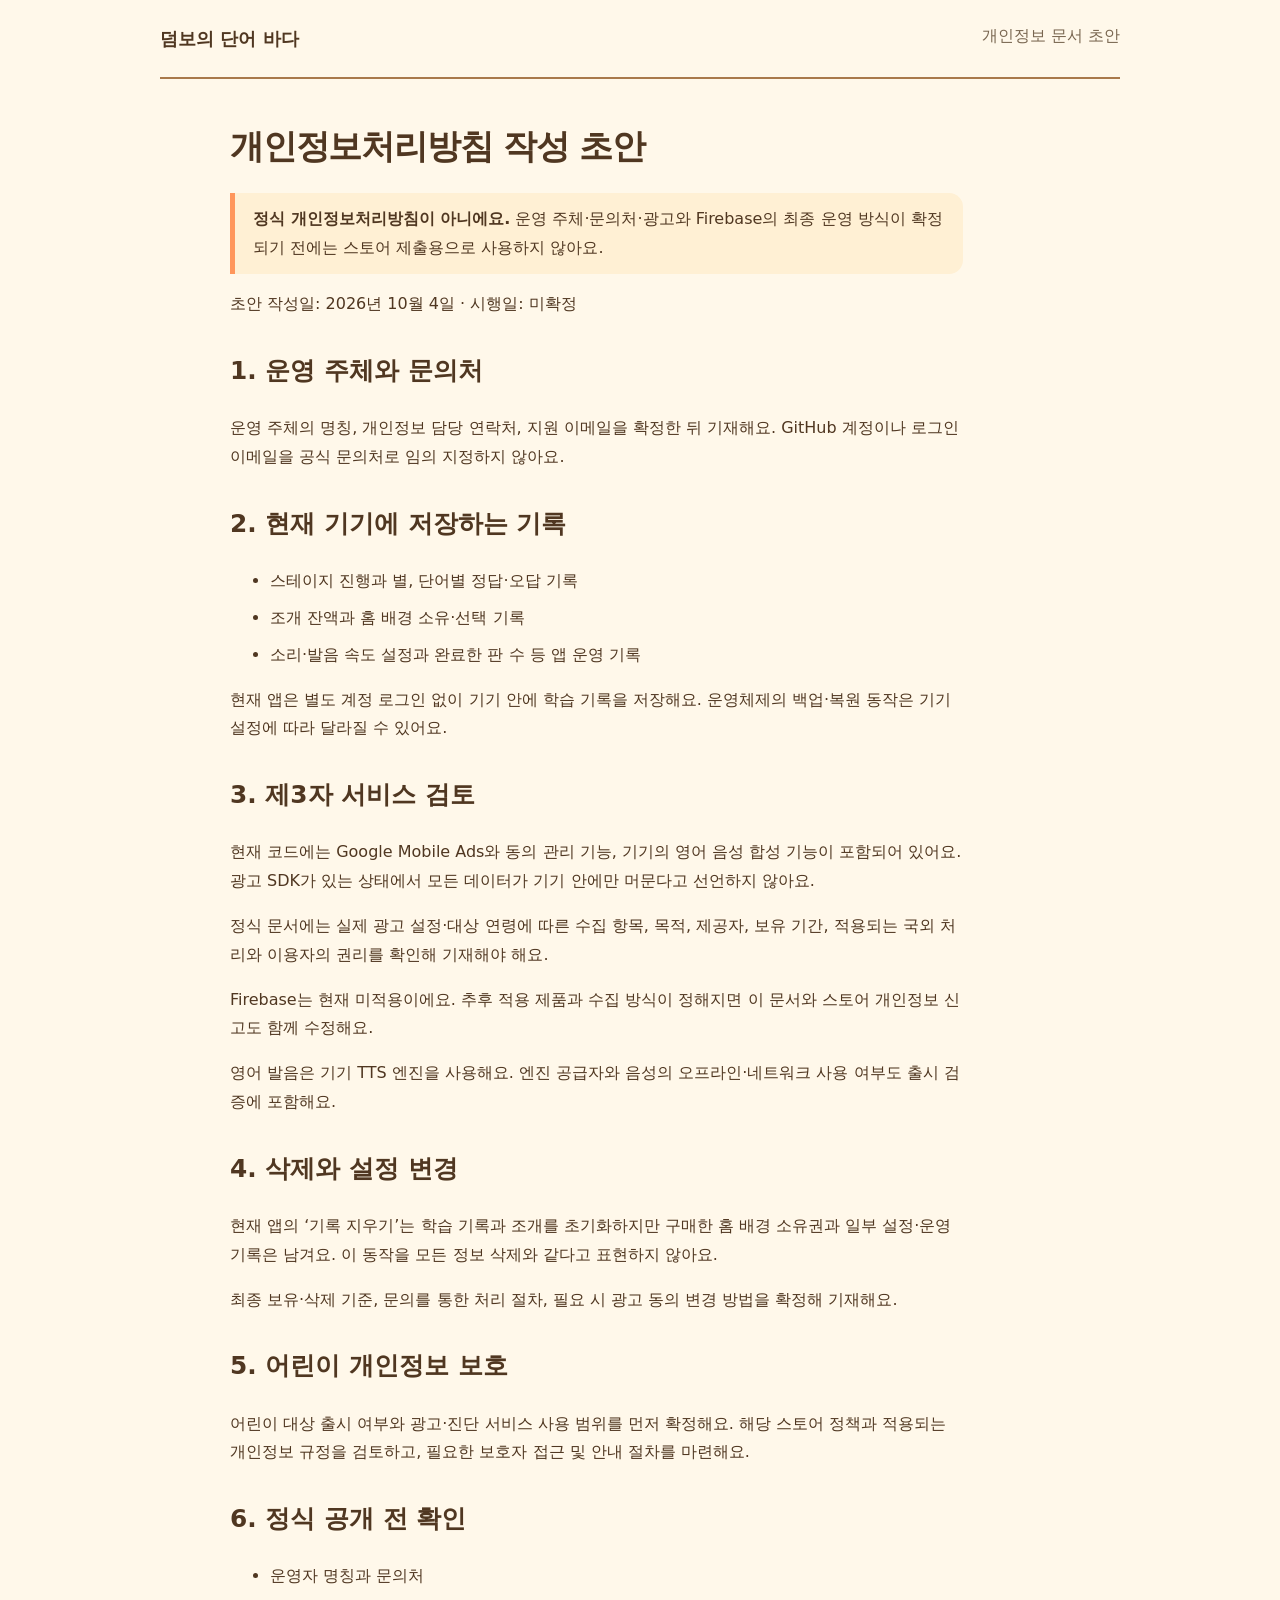
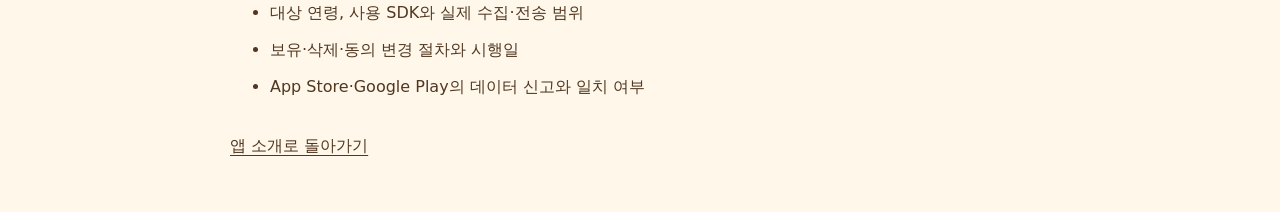
==== privacy/index.html @ 2e0bf797 "Add Dumbo Words release website drafts and update manifest" ====
<!doctype html>
<html lang="ko">
<head>
  <meta charset="utf-8">
  <meta name="viewport" content="width=device-width, initial-scale=1">
  <meta name="robots" content="noindex">
  <title>개인정보 문서 초안 — 덤보의 단어 바다</title>
  <link rel="stylesheet" href="../styles.css">
</head>
<body>
  <header><a class="brand" href="../">덤보의 단어 바다</a><span>개인정보 문서 초안</span></header>
  <main class="document">
    <h1>개인정보처리방침 작성 초안</h1>
    <p class="notice"><strong>정식 개인정보처리방침이 아니에요.</strong> 운영 주체·문의처·광고와 Firebase의 최종 운영 방식이 확정되기 전에는 스토어 제출용으로 사용하지 않아요.</p>
    <p>초안 작성일: 2026년 10월 4일 · 시행일: 미확정</p>
    <section><h2>1. 운영 주체와 문의처</h2><p>운영 주체의 명칭, 개인정보 담당 연락처, 지원 이메일을 확정한 뒤 기재해요. GitHub 계정이나 로그인 이메일을 공식 문의처로 임의 지정하지 않아요.</p></section>
    <section><h2>2. 현재 기기에 저장하는 기록</h2><ul>
      <li>스테이지 진행과 별, 단어별 정답·오답 기록</li>
      <li>조개 잔액과 홈 배경 소유·선택 기록</li>
      <li>소리·발음 속도 설정과 완료한 판 수 등 앱 운영 기록</li>
    </ul><p>현재 앱은 별도 계정 로그인 없이 기기 안에 학습 기록을 저장해요. 운영체제의 백업·복원 동작은 기기 설정에 따라 달라질 수 있어요.</p></section>
    <section><h2>3. 제3자 서비스 검토</h2><p>현재 코드에는 Google Mobile Ads와 동의 관리 기능, 기기의 영어 음성 합성 기능이 포함되어 있어요. 광고 SDK가 있는 상태에서 모든 데이터가 기기 안에만 머문다고 선언하지 않아요.</p><p>정식 문서에는 실제 광고 설정·대상 연령에 따른 수집 항목, 목적, 제공자, 보유 기간, 적용되는 국외 처리와 이용자의 권리를 확인해 기재해야 해요.</p><p>Firebase는 현재 미적용이에요. 추후 적용 제품과 수집 방식이 정해지면 이 문서와 스토어 개인정보 신고도 함께 수정해요.</p><p>영어 발음은 기기 TTS 엔진을 사용해요. 엔진 공급자와 음성의 오프라인·네트워크 사용 여부도 출시 검증에 포함해요.</p></section>
    <section><h2>4. 삭제와 설정 변경</h2><p>현재 앱의 ‘기록 지우기’는 학습 기록과 조개를 초기화하지만 구매한 홈 배경 소유권과 일부 설정·운영 기록은 남겨요. 이 동작을 모든 정보 삭제와 같다고 표현하지 않아요.</p><p>최종 보유·삭제 기준, 문의를 통한 처리 절차, 필요 시 광고 동의 변경 방법을 확정해 기재해요.</p></section>
    <section><h2>5. 어린이 개인정보 보호</h2><p>어린이 대상 출시 여부와 광고·진단 서비스 사용 범위를 먼저 확정해요. 해당 스토어 정책과 적용되는 개인정보 규정을 검토하고, 필요한 보호자 접근 및 안내 절차를 마련해요.</p></section>
    <section><h2>6. 정식 공개 전 확인</h2><ul><li>운영자 명칭과 문의처</li><li>대상 연령, 사용 SDK와 실제 수집·전송 범위</li><li>보유·삭제·동의 변경 절차와 시행일</li><li>App Store·Google Play의 데이터 신고와 일치 여부</li></ul></section>
    <p><a href="../">앱 소개로 돌아가기</a></p>
  </main>
</body>
</html>
---- styles.css ----
:root { color-scheme: light; --paper: #fff8ea; --ink: #503721; --muted: #796650; --line: #a9794b; --orange: #ff965b; }
* { box-sizing: border-box; }
body { margin: 0; color: var(--ink); background: var(--paper); font-family: system-ui, -apple-system, "Apple SD Gothic Neo", "Malgun Gothic", sans-serif; line-height: 1.8; }
header, main, footer { width: min(960px, calc(100% - 40px)); margin-inline: auto; }
header { padding: 22px 0; display: flex; flex-wrap: wrap; gap: 12px; justify-content: space-between; border-bottom: 2px solid var(--line); }
.brand { font-weight: 800; font-size: 1.15rem; text-decoration: none; }
header span, .eyebrow { color: var(--muted); }
.hero { padding: 64px 0 42px; }
h1 { font-size: clamp(2.2rem, 6vw, 4rem); line-height: 1.3; margin: 10px 0 24px; letter-spacing: -.035em; }
h2 { font-size: 1.55rem; }
h3 { margin-top: 0; }
p { max-width: 72ch; }
a { color: var(--ink); text-underline-offset: 4px; }
a:focus-visible { outline: 3px solid var(--orange); outline-offset: 5px; border-radius: 4px; }
.notice { border-left: 5px solid var(--orange); padding: 12px 18px; background: #fff0d4; border-radius: 0 14px 14px 0; }
.cards { display: grid; grid-template-columns: repeat(3, 1fr); gap: 18px; }
article, .paper { padding: 24px; border: 2px solid var(--line); border-radius: 24px; background: #fffdf6; }
.paper { margin-top: 30px; }
nav { display: flex; flex-wrap: wrap; gap: 22px; }
footer { color: var(--muted); font-size: .9rem; padding: 36px 0; }
.document { max-width: 820px; padding-block: 36px; }
.document h1 { font-size: 2.1rem; }
.document section { margin-block: 30px; }
li { margin-block: 8px; }
@media (max-width: 680px) { .cards { grid-template-columns: 1fr; } .hero { padding-top: 36px; } article, .paper { padding: 20px; } }
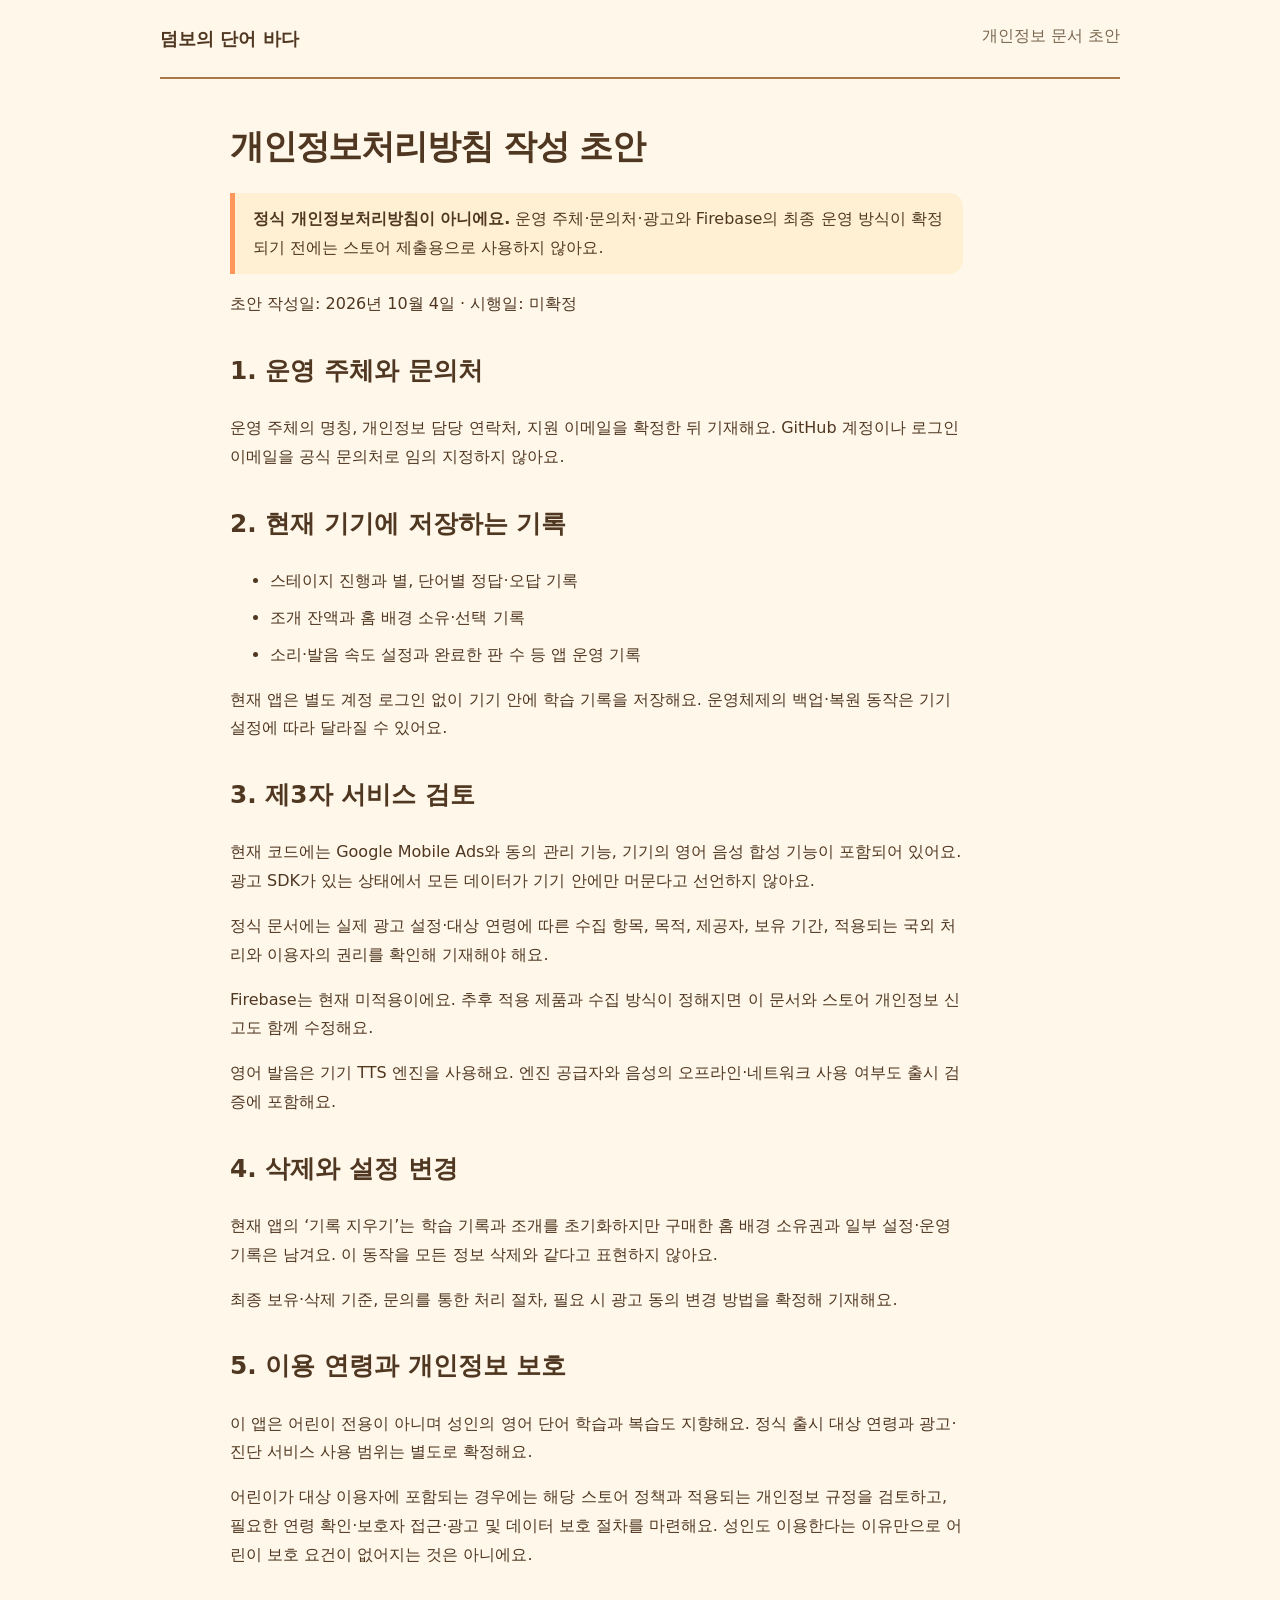
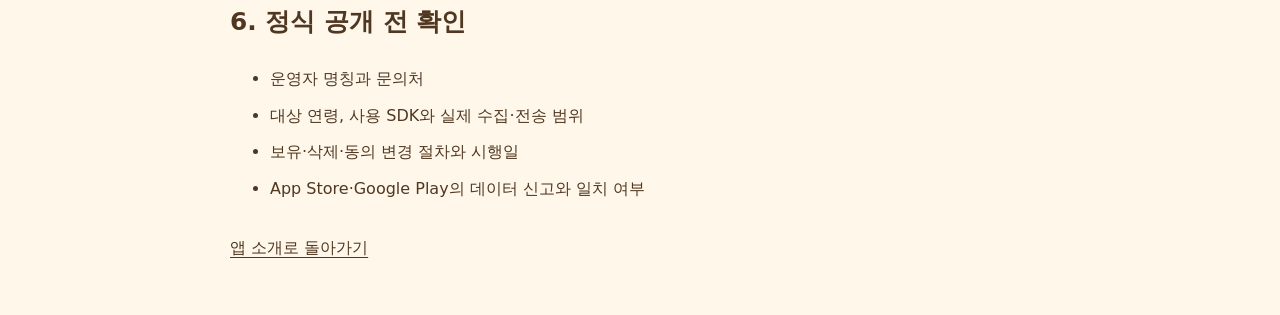
==== commit e8586104: "Clarify adult vocabulary learning audience" ====
--- a/privacy/index.html
+++ b/privacy/index.html
@@ -21,7 +21,7 @@
     </ul><p>현재 앱은 별도 계정 로그인 없이 기기 안에 학습 기록을 저장해요. 운영체제의 백업·복원 동작은 기기 설정에 따라 달라질 수 있어요.</p></section>
     <section><h2>3. 제3자 서비스 검토</h2><p>현재 코드에는 Google Mobile Ads와 동의 관리 기능, 기기의 영어 음성 합성 기능이 포함되어 있어요. 광고 SDK가 있는 상태에서 모든 데이터가 기기 안에만 머문다고 선언하지 않아요.</p><p>정식 문서에는 실제 광고 설정·대상 연령에 따른 수집 항목, 목적, 제공자, 보유 기간, 적용되는 국외 처리와 이용자의 권리를 확인해 기재해야 해요.</p><p>Firebase는 현재 미적용이에요. 추후 적용 제품과 수집 방식이 정해지면 이 문서와 스토어 개인정보 신고도 함께 수정해요.</p><p>영어 발음은 기기 TTS 엔진을 사용해요. 엔진 공급자와 음성의 오프라인·네트워크 사용 여부도 출시 검증에 포함해요.</p></section>
     <section><h2>4. 삭제와 설정 변경</h2><p>현재 앱의 ‘기록 지우기’는 학습 기록과 조개를 초기화하지만 구매한 홈 배경 소유권과 일부 설정·운영 기록은 남겨요. 이 동작을 모든 정보 삭제와 같다고 표현하지 않아요.</p><p>최종 보유·삭제 기준, 문의를 통한 처리 절차, 필요 시 광고 동의 변경 방법을 확정해 기재해요.</p></section>
-    <section><h2>5. 어린이 개인정보 보호</h2><p>어린이 대상 출시 여부와 광고·진단 서비스 사용 범위를 먼저 확정해요. 해당 스토어 정책과 적용되는 개인정보 규정을 검토하고, 필요한 보호자 접근 및 안내 절차를 마련해요.</p></section>
+    <section><h2>5. 이용 연령과 개인정보 보호</h2><p>이 앱은 어린이 전용이 아니며 성인의 영어 단어 학습과 복습도 지향해요. 정식 출시 대상 연령과 광고·진단 서비스 사용 범위는 별도로 확정해요.</p><p>어린이가 대상 이용자에 포함되는 경우에는 해당 스토어 정책과 적용되는 개인정보 규정을 검토하고, 필요한 연령 확인·보호자 접근·광고 및 데이터 보호 절차를 마련해요. 성인도 이용한다는 이유만으로 어린이 보호 요건이 없어지는 것은 아니에요.</p></section>
     <section><h2>6. 정식 공개 전 확인</h2><ul><li>운영자 명칭과 문의처</li><li>대상 연령, 사용 SDK와 실제 수집·전송 범위</li><li>보유·삭제·동의 변경 절차와 시행일</li><li>App Store·Google Play의 데이터 신고와 일치 여부</li></ul></section>
     <p><a href="../">앱 소개로 돌아가기</a></p>
   </main>
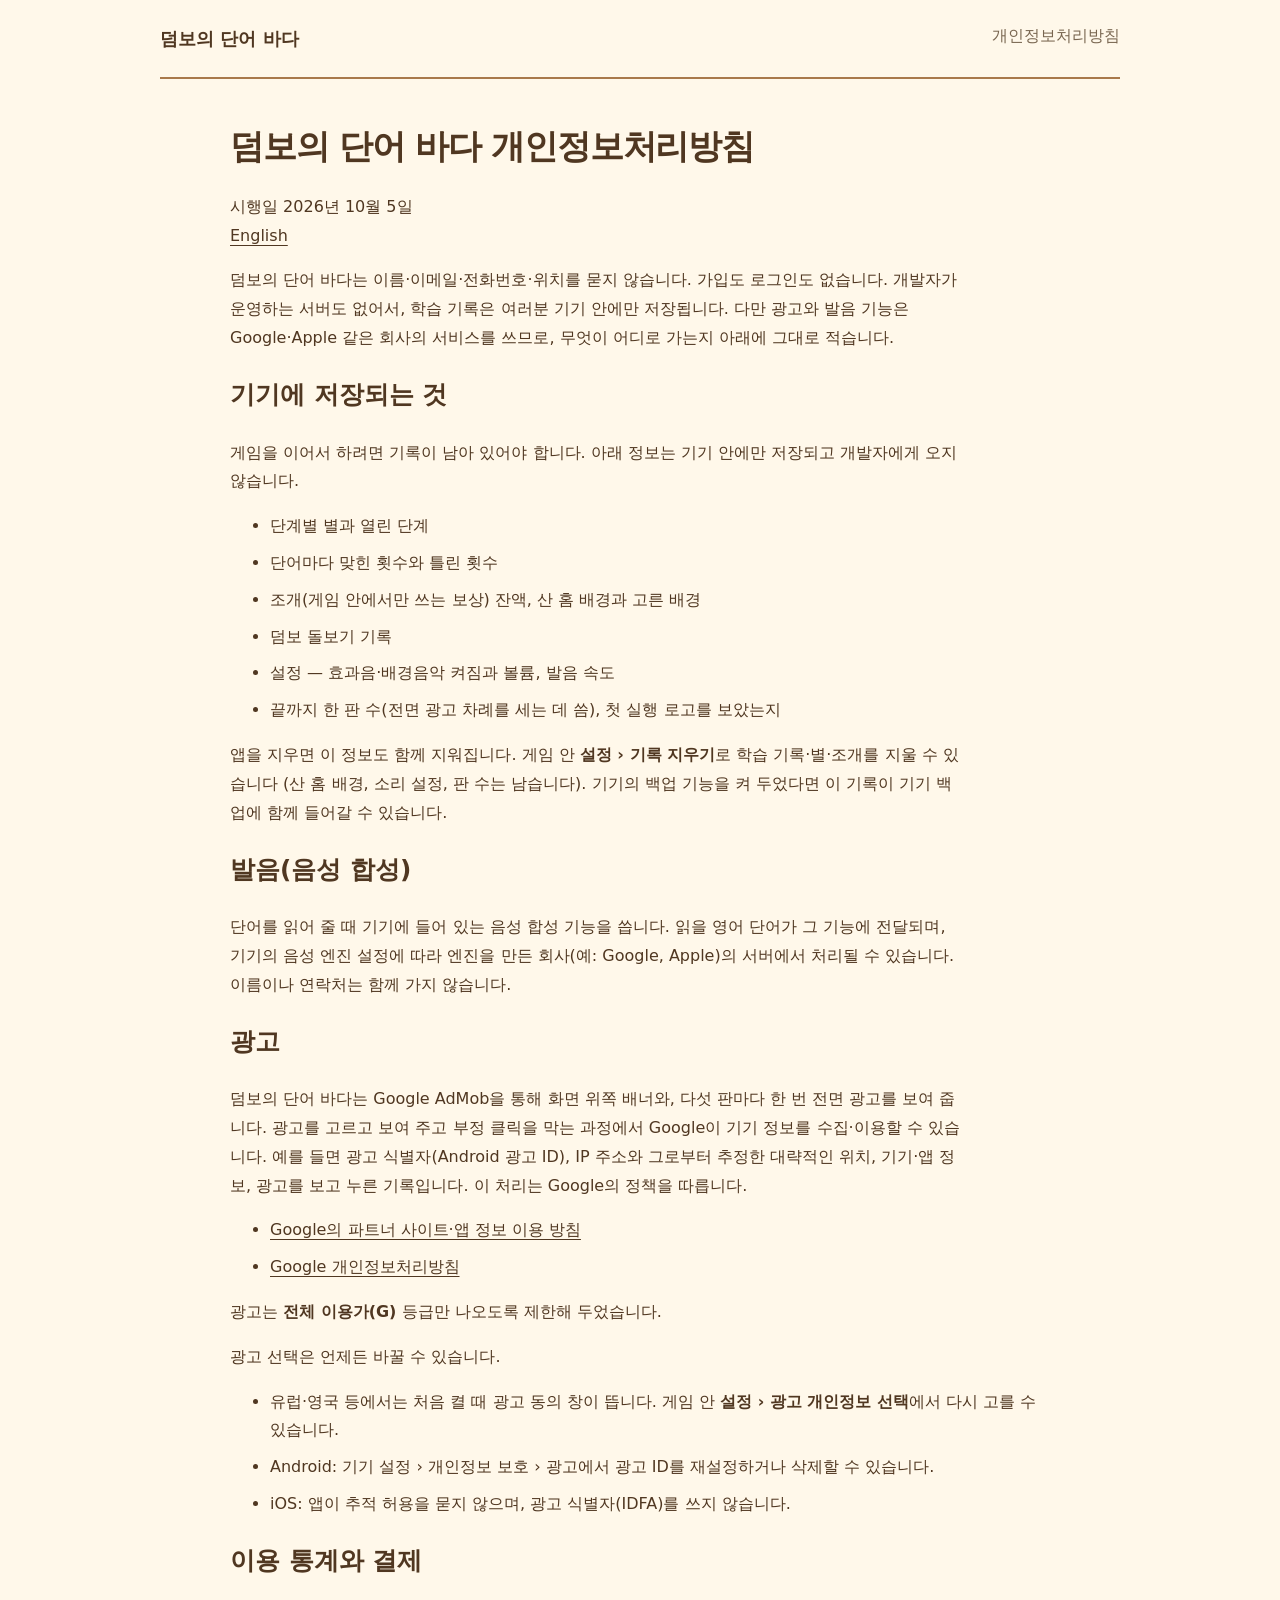
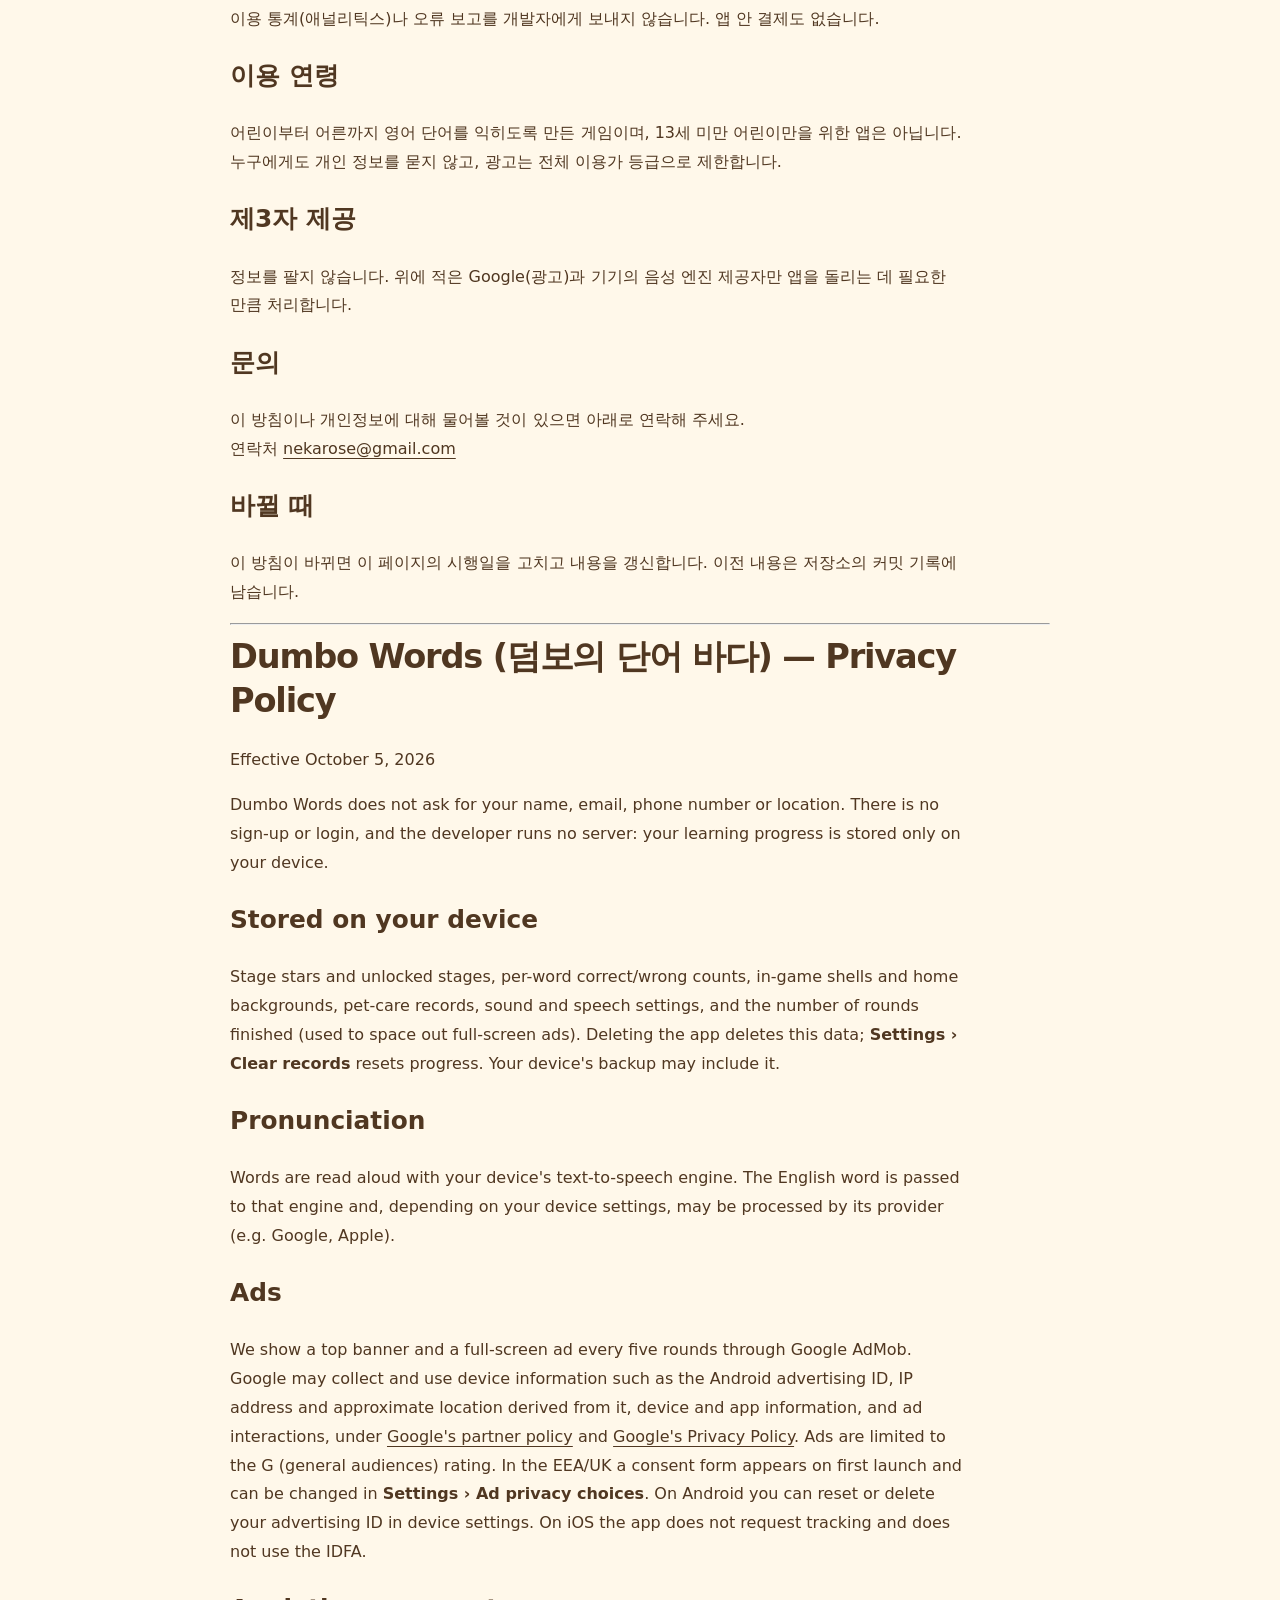
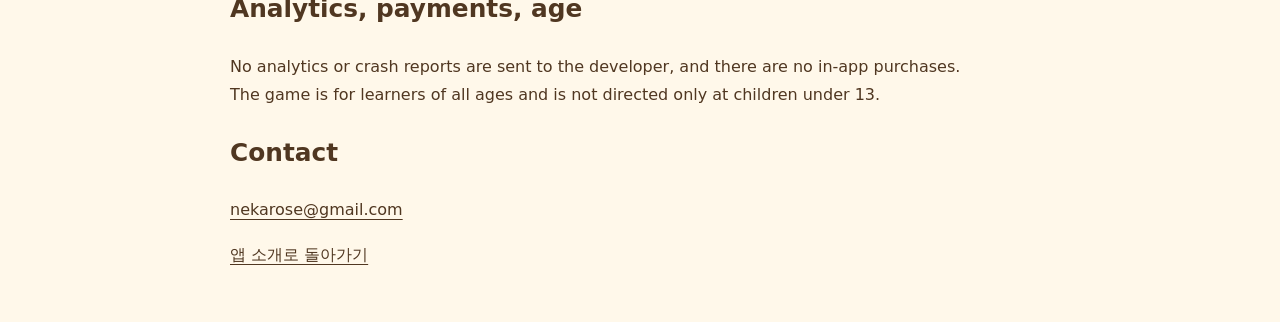
==== commit 6750807f: "개인정보처리방침·지원 안내 정식본으로 공개 (시행일 2026-10-05) - 개인정보처리방침: 기기 저장 항목, 기기 TTS, AdMob(전체 이용가)·Google 처리 항목,  " ====
--- a/privacy/index.html
+++ b/privacy/index.html
@@ -3,27 +3,101 @@
 <head>
   <meta charset="utf-8">
   <meta name="viewport" content="width=device-width, initial-scale=1">
-  <meta name="robots" content="noindex">
-  <title>개인정보 문서 초안 — 덤보의 단어 바다</title>
+  <title>개인정보처리방침 — 덤보의 단어 바다</title>
   <link rel="stylesheet" href="../styles.css">
 </head>
 <body>
-  <header><a class="brand" href="../">덤보의 단어 바다</a><span>개인정보 문서 초안</span></header>
+  <header><a class="brand" href="../">덤보의 단어 바다</a><span>개인정보처리방침</span></header>
   <main class="document">
-    <h1>개인정보처리방침 작성 초안</h1>
-    <p class="notice"><strong>정식 개인정보처리방침이 아니에요.</strong> 운영 주체·문의처·광고와 Firebase의 최종 운영 방식이 확정되기 전에는 스토어 제출용으로 사용하지 않아요.</p>
-    <p>초안 작성일: 2026년 10월 4일 · 시행일: 미확정</p>
-    <section><h2>1. 운영 주체와 문의처</h2><p>운영 주체의 명칭, 개인정보 담당 연락처, 지원 이메일을 확정한 뒤 기재해요. GitHub 계정이나 로그인 이메일을 공식 문의처로 임의 지정하지 않아요.</p></section>
-    <section><h2>2. 현재 기기에 저장하는 기록</h2><ul>
-      <li>스테이지 진행과 별, 단어별 정답·오답 기록</li>
-      <li>조개 잔액과 홈 배경 소유·선택 기록</li>
-      <li>소리·발음 속도 설정과 완료한 판 수 등 앱 운영 기록</li>
-    </ul><p>현재 앱은 별도 계정 로그인 없이 기기 안에 학습 기록을 저장해요. 운영체제의 백업·복원 동작은 기기 설정에 따라 달라질 수 있어요.</p></section>
-    <section><h2>3. 제3자 서비스 검토</h2><p>현재 코드에는 Google Mobile Ads와 동의 관리 기능, 기기의 영어 음성 합성 기능이 포함되어 있어요. 광고 SDK가 있는 상태에서 모든 데이터가 기기 안에만 머문다고 선언하지 않아요.</p><p>정식 문서에는 실제 광고 설정·대상 연령에 따른 수집 항목, 목적, 제공자, 보유 기간, 적용되는 국외 처리와 이용자의 권리를 확인해 기재해야 해요.</p><p>Firebase는 현재 미적용이에요. 추후 적용 제품과 수집 방식이 정해지면 이 문서와 스토어 개인정보 신고도 함께 수정해요.</p><p>영어 발음은 기기 TTS 엔진을 사용해요. 엔진 공급자와 음성의 오프라인·네트워크 사용 여부도 출시 검증에 포함해요.</p></section>
-    <section><h2>4. 삭제와 설정 변경</h2><p>현재 앱의 ‘기록 지우기’는 학습 기록과 조개를 초기화하지만 구매한 홈 배경 소유권과 일부 설정·운영 기록은 남겨요. 이 동작을 모든 정보 삭제와 같다고 표현하지 않아요.</p><p>최종 보유·삭제 기준, 문의를 통한 처리 절차, 필요 시 광고 동의 변경 방법을 확정해 기재해요.</p></section>
-    <section><h2>5. 이용 연령과 개인정보 보호</h2><p>이 앱은 어린이 전용이 아니며 성인의 영어 단어 학습과 복습도 지향해요. 정식 출시 대상 연령과 광고·진단 서비스 사용 범위는 별도로 확정해요.</p><p>어린이가 대상 이용자에 포함되는 경우에는 해당 스토어 정책과 적용되는 개인정보 규정을 검토하고, 필요한 연령 확인·보호자 접근·광고 및 데이터 보호 절차를 마련해요. 성인도 이용한다는 이유만으로 어린이 보호 요건이 없어지는 것은 아니에요.</p></section>
-    <section><h2>6. 정식 공개 전 확인</h2><ul><li>운영자 명칭과 문의처</li><li>대상 연령, 사용 SDK와 실제 수집·전송 범위</li><li>보유·삭제·동의 변경 절차와 시행일</li><li>App Store·Google Play의 데이터 신고와 일치 여부</li></ul></section>
-    <p><a href="../">앱 소개로 돌아가기</a></p>
-  </main>
+  <h1>덤보의 단어 바다 개인정보처리방침</h1>
+  <div class="date">시행일 2026년 10월 5일</div>
+  <div class="lang"><a href="#en">English</a></div>
+
+  <p>덤보의 단어 바다는 이름·이메일·전화번호·위치를 묻지 않습니다. 가입도 로그인도 없습니다.
+  개발자가 운영하는 서버도 없어서, 학습 기록은 여러분 기기 안에만 저장됩니다.
+  다만 광고와 발음 기능은 Google·Apple 같은 회사의 서비스를 쓰므로, 무엇이 어디로 가는지 아래에 그대로 적습니다.</p>
+
+  <h2>기기에 저장되는 것</h2>
+  <p>게임을 이어서 하려면 기록이 남아 있어야 합니다. 아래 정보는 기기 안에만 저장되고 개발자에게 오지 않습니다.</p>
+  <ul>
+    <li>단계별 별과 열린 단계</li>
+    <li>단어마다 맞힌 횟수와 틀린 횟수</li>
+    <li>조개(게임 안에서만 쓰는 보상) 잔액, 산 홈 배경과 고른 배경</li>
+    <li>덤보 돌보기 기록</li>
+    <li>설정 — 효과음·배경음악 켜짐과 볼륨, 발음 속도</li>
+    <li>끝까지 한 판 수(전면 광고 차례를 세는 데 씀), 첫 실행 로고를 보았는지</li>
+  </ul>
+  <p>앱을 지우면 이 정보도 함께 지워집니다. 게임 안 <b>설정 › 기록 지우기</b>로 학습 기록·별·조개를 지울 수 있습니다
+  (산 홈 배경, 소리 설정, 판 수는 남습니다). 기기의 백업 기능을 켜 두었다면 이 기록이 기기 백업에 함께 들어갈 수 있습니다.</p>
+
+  <h2>발음(음성 합성)</h2>
+  <p>단어를 읽어 줄 때 기기에 들어 있는 음성 합성 기능을 씁니다. 읽을 영어 단어가 그 기능에 전달되며,
+  기기의 음성 엔진 설정에 따라 엔진을 만든 회사(예: Google, Apple)의 서버에서 처리될 수 있습니다.
+  이름이나 연락처는 함께 가지 않습니다.</p>
+
+  <h2>광고</h2>
+  <p>덤보의 단어 바다는 Google AdMob을 통해 화면 위쪽 배너와, 다섯 판마다 한 번 전면 광고를 보여 줍니다.
+  광고를 고르고 보여 주고 부정 클릭을 막는 과정에서 Google이 기기 정보를 수집·이용할 수 있습니다.
+  예를 들면 광고 식별자(Android 광고 ID), IP 주소와 그로부터 추정한 대략적인 위치, 기기·앱 정보,
+  광고를 보고 누른 기록입니다. 이 처리는 Google의 정책을 따릅니다.</p>
+  <ul>
+    <li><a href="https://policies.google.com/technologies/partner-sites">Google의 파트너 사이트·앱 정보 이용 방침</a></li>
+    <li><a href="https://policies.google.com/privacy">Google 개인정보처리방침</a></li>
+  </ul>
+  <p>광고는 <b>전체 이용가(G)</b> 등급만 나오도록 제한해 두었습니다.</p>
+  <p>광고 선택은 언제든 바꿀 수 있습니다.</p>
+  <ul>
+    <li>유럽·영국 등에서는 처음 켤 때 광고 동의 창이 뜹니다. 게임 안 <b>설정 › 광고 개인정보 선택</b>에서 다시 고를 수 있습니다.</li>
+    <li>Android: 기기 설정 › 개인정보 보호 › 광고에서 광고 ID를 재설정하거나 삭제할 수 있습니다.</li>
+    <li>iOS: 앱이 추적 허용을 묻지 않으며, 광고 식별자(IDFA)를 쓰지 않습니다.</li>
+  </ul>
+
+  <h2>이용 통계와 결제</h2>
+  <p>이용 통계(애널리틱스)나 오류 보고를 개발자에게 보내지 않습니다. 앱 안 결제도 없습니다.</p>
+
+  <h2>이용 연령</h2>
+  <p>어린이부터 어른까지 영어 단어를 익히도록 만든 게임이며, 13세 미만 어린이만을 위한 앱은 아닙니다.
+  누구에게도 개인 정보를 묻지 않고, 광고는 전체 이용가 등급으로 제한합니다.</p>
+
+  <h2>제3자 제공</h2>
+  <p>정보를 팔지 않습니다. 위에 적은 Google(광고)과 기기의 음성 엔진 제공자만 앱을 돌리는 데 필요한 만큼 처리합니다.</p>
+
+  <h2>문의</h2>
+  <p>이 방침이나 개인정보에 대해 물어볼 것이 있으면 아래로 연락해 주세요.<br>
+  연락처 <a href="mailto:nekarose@gmail.com">nekarose@gmail.com</a></p>
+
+  <h2>바뀔 때</h2>
+  <p>이 방침이 바뀌면 이 페이지의 시행일을 고치고 내용을 갱신합니다. 이전 내용은 저장소의 커밋 기록에 남습니다.</p>
+
+  <hr>
+
+  <h1 id="en">Dumbo Words (덤보의 단어 바다) — Privacy Policy</h1>
+  <div class="date">Effective October 5, 2026</div>
+  <p>Dumbo Words does not ask for your name, email, phone number or location. There is no sign-up or login,
+  and the developer runs no server: your learning progress is stored only on your device.</p>
+  <h2>Stored on your device</h2>
+  <p>Stage stars and unlocked stages, per-word correct/wrong counts, in-game shells and home backgrounds,
+  pet-care records, sound and speech settings, and the number of rounds finished (used to space out full-screen ads).
+  Deleting the app deletes this data; <b>Settings › Clear records</b> resets progress. Your device's backup may include it.</p>
+  <h2>Pronunciation</h2>
+  <p>Words are read aloud with your device's text-to-speech engine. The English word is passed to that engine and,
+  depending on your device settings, may be processed by its provider (e.g. Google, Apple).</p>
+  <h2>Ads</h2>
+  <p>We show a top banner and a full-screen ad every five rounds through Google AdMob. Google may collect and use
+  device information such as the Android advertising ID, IP address and approximate location derived from it,
+  device and app information, and ad interactions, under
+  <a href="https://policies.google.com/technologies/partner-sites">Google's partner policy</a> and
+  <a href="https://policies.google.com/privacy">Google's Privacy Policy</a>. Ads are limited to the G (general audiences) rating.
+  In the EEA/UK a consent form appears on first launch and can be changed in <b>Settings › Ad privacy choices</b>.
+  On Android you can reset or delete your advertising ID in device settings. On iOS the app does not request tracking
+  and does not use the IDFA.</p>
+  <h2>Analytics, payments, age</h2>
+  <p>No analytics or crash reports are sent to the developer, and there are no in-app purchases.
+  The game is for learners of all ages and is not directed only at children under 13.</p>
+  <h2>Contact</h2>
+  <p><a href="mailto:nekarose@gmail.com">nekarose@gmail.com</a></p>
+
+  <p><a href="../">앱 소개로 돌아가기</a></p>
+</main>
 </body>
 </html>
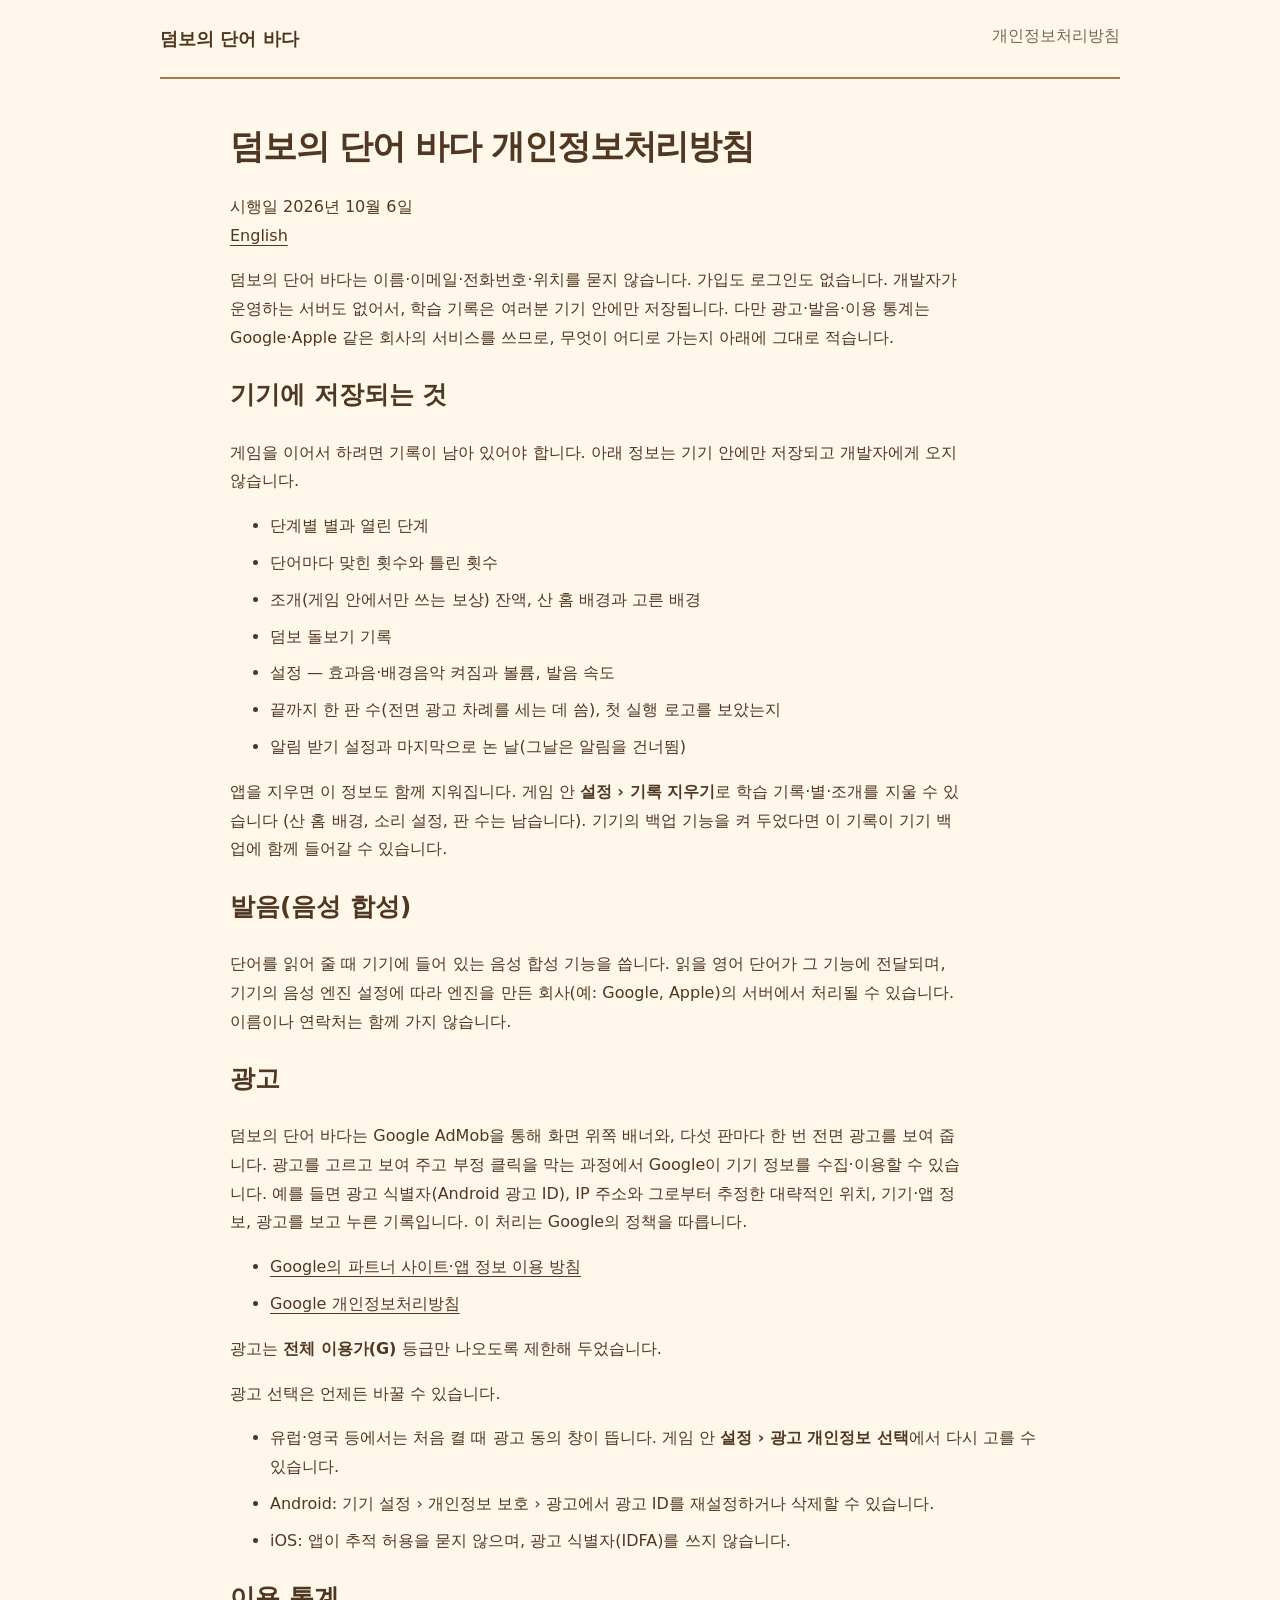
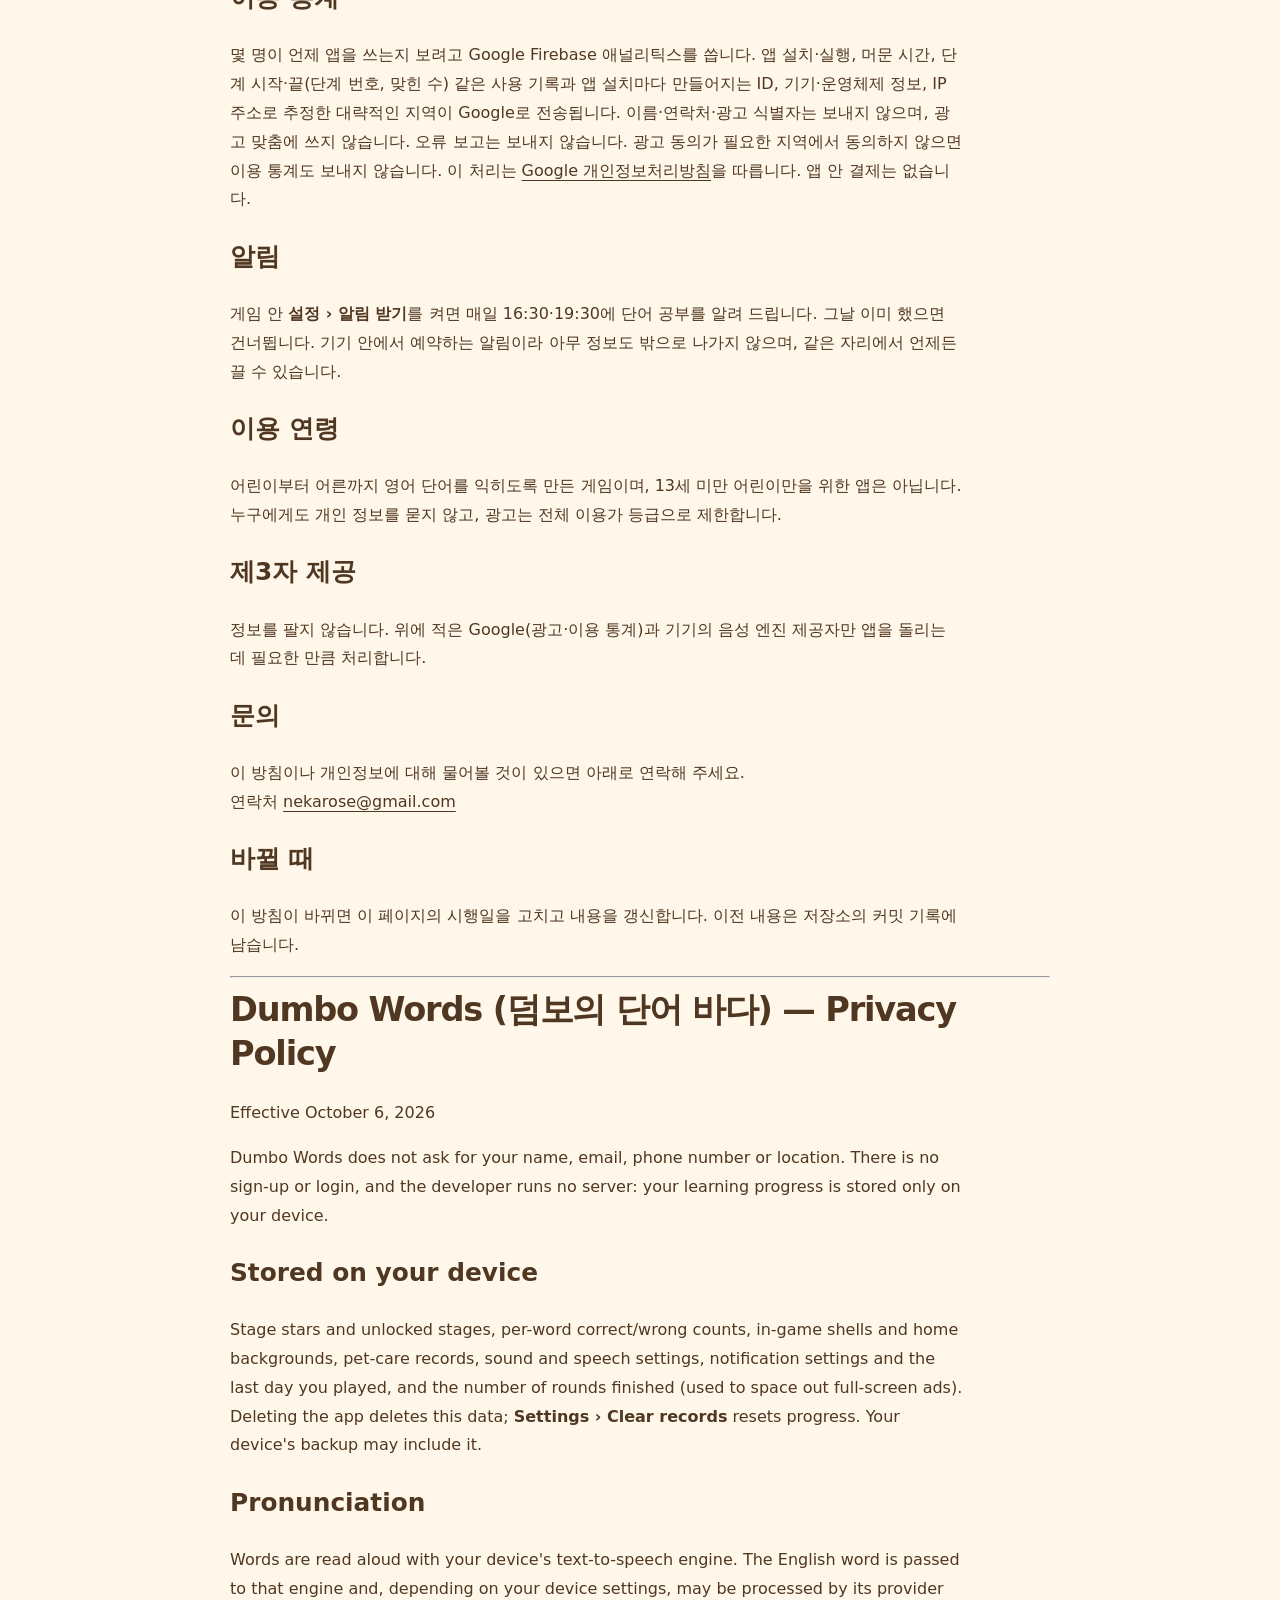
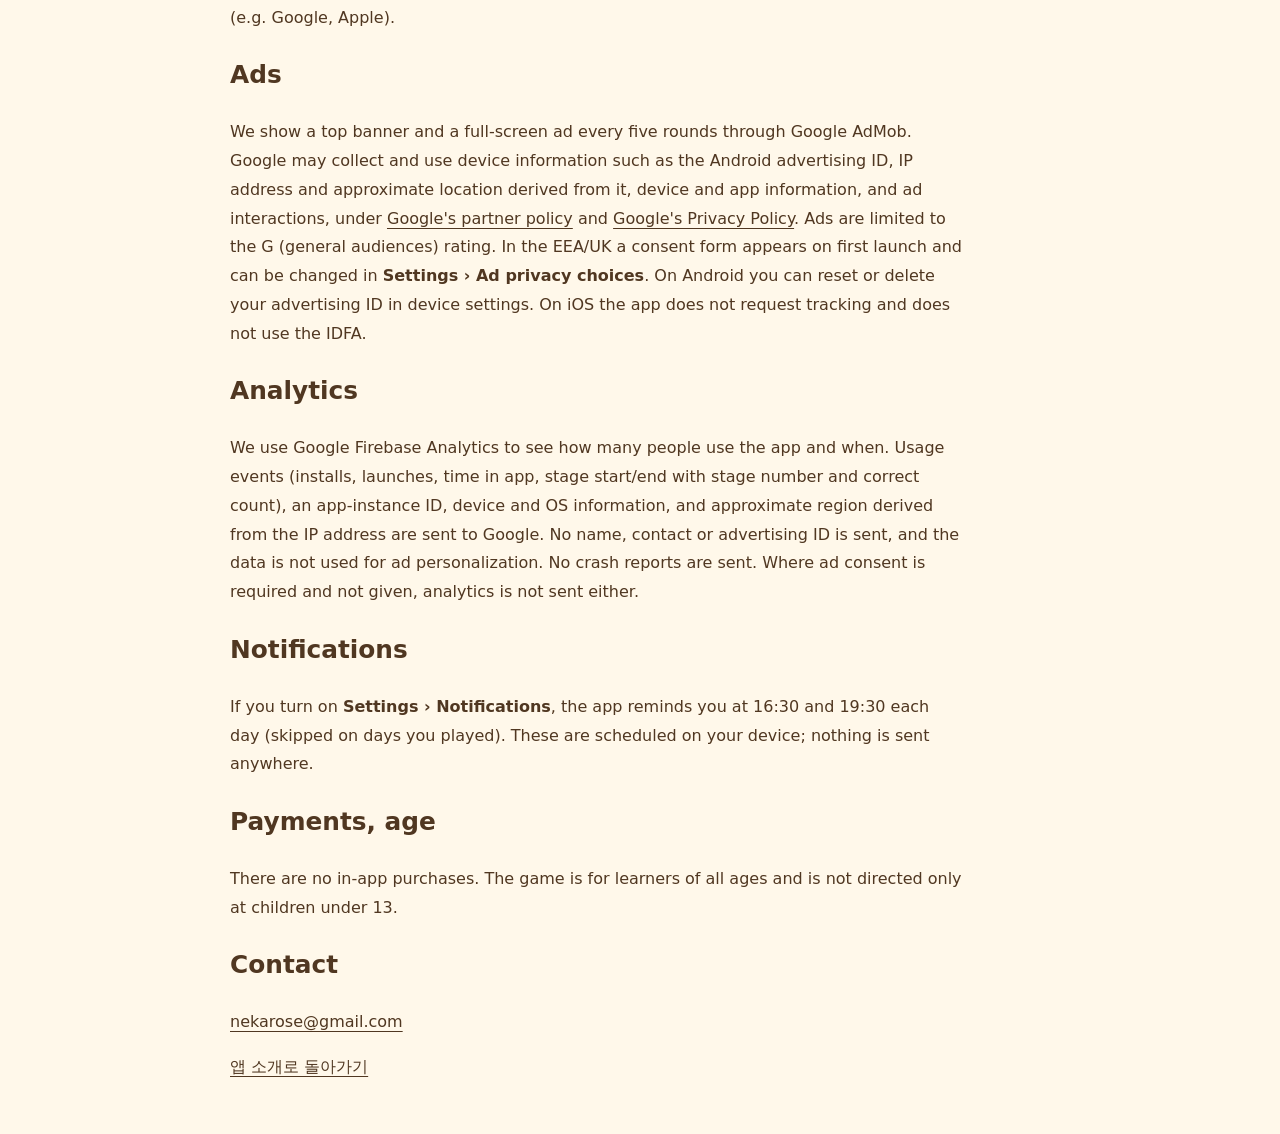
==== commit 6714f821: "개인정보처리방침: 이용 통계(Firebase Analytics)·알림 절 추가, 시행일 2026-10-06 Co-Authored-By: Claude Opus 5.5 <noreply" ====
--- a/privacy/index.html
+++ b/privacy/index.html
@@ -10,12 +10,12 @@
   <header><a class="brand" href="../">덤보의 단어 바다</a><span>개인정보처리방침</span></header>
   <main class="document">
   <h1>덤보의 단어 바다 개인정보처리방침</h1>
-  <div class="date">시행일 2026년 10월 5일</div>
+  <div class="date">시행일 2026년 10월 6일</div>
   <div class="lang"><a href="#en">English</a></div>
 
   <p>덤보의 단어 바다는 이름·이메일·전화번호·위치를 묻지 않습니다. 가입도 로그인도 없습니다.
   개발자가 운영하는 서버도 없어서, 학습 기록은 여러분 기기 안에만 저장됩니다.
-  다만 광고와 발음 기능은 Google·Apple 같은 회사의 서비스를 쓰므로, 무엇이 어디로 가는지 아래에 그대로 적습니다.</p>
+  다만 광고·발음·이용 통계는 Google·Apple 같은 회사의 서비스를 쓰므로, 무엇이 어디로 가는지 아래에 그대로 적습니다.</p>
 
   <h2>기기에 저장되는 것</h2>
   <p>게임을 이어서 하려면 기록이 남아 있어야 합니다. 아래 정보는 기기 안에만 저장되고 개발자에게 오지 않습니다.</p>
@@ -26,6 +26,7 @@
     <li>덤보 돌보기 기록</li>
     <li>설정 — 효과음·배경음악 켜짐과 볼륨, 발음 속도</li>
     <li>끝까지 한 판 수(전면 광고 차례를 세는 데 씀), 첫 실행 로고를 보았는지</li>
+    <li>알림 받기 설정과 마지막으로 논 날(그날은 알림을 건너뜀)</li>
   </ul>
   <p>앱을 지우면 이 정보도 함께 지워집니다. 게임 안 <b>설정 › 기록 지우기</b>로 학습 기록·별·조개를 지울 수 있습니다
   (산 홈 배경, 소리 설정, 판 수는 남습니다). 기기의 백업 기능을 켜 두었다면 이 기록이 기기 백업에 함께 들어갈 수 있습니다.</p>
@@ -52,15 +53,24 @@
     <li>iOS: 앱이 추적 허용을 묻지 않으며, 광고 식별자(IDFA)를 쓰지 않습니다.</li>
   </ul>
 
-  <h2>이용 통계와 결제</h2>
-  <p>이용 통계(애널리틱스)나 오류 보고를 개발자에게 보내지 않습니다. 앱 안 결제도 없습니다.</p>
+  <h2>이용 통계</h2>
+  <p>몇 명이 언제 앱을 쓰는지 보려고 Google Firebase 애널리틱스를 씁니다. 앱 설치·실행, 머문 시간,
+  단계 시작·끝(단계 번호, 맞힌 수) 같은 사용 기록과 앱 설치마다 만들어지는 ID, 기기·운영체제 정보,
+  IP 주소로 추정한 대략적인 지역이 Google로 전송됩니다. 이름·연락처·광고 식별자는 보내지 않으며,
+  광고 맞춤에 쓰지 않습니다. 오류 보고는 보내지 않습니다.
+  광고 동의가 필요한 지역에서 동의하지 않으면 이용 통계도 보내지 않습니다.
+  이 처리는 <a href="https://policies.google.com/privacy">Google 개인정보처리방침</a>을 따릅니다. 앱 안 결제는 없습니다.</p>
+
+  <h2>알림</h2>
+  <p>게임 안 <b>설정 › 알림 받기</b>를 켜면 매일 16:30·19:30에 단어 공부를 알려 드립니다. 그날 이미 했으면 건너뜁니다.
+  기기 안에서 예약하는 알림이라 아무 정보도 밖으로 나가지 않으며, 같은 자리에서 언제든 끌 수 있습니다.</p>
 
   <h2>이용 연령</h2>
   <p>어린이부터 어른까지 영어 단어를 익히도록 만든 게임이며, 13세 미만 어린이만을 위한 앱은 아닙니다.
   누구에게도 개인 정보를 묻지 않고, 광고는 전체 이용가 등급으로 제한합니다.</p>
 
   <h2>제3자 제공</h2>
-  <p>정보를 팔지 않습니다. 위에 적은 Google(광고)과 기기의 음성 엔진 제공자만 앱을 돌리는 데 필요한 만큼 처리합니다.</p>
+  <p>정보를 팔지 않습니다. 위에 적은 Google(광고·이용 통계)과 기기의 음성 엔진 제공자만 앱을 돌리는 데 필요한 만큼 처리합니다.</p>
 
   <h2>문의</h2>
   <p>이 방침이나 개인정보에 대해 물어볼 것이 있으면 아래로 연락해 주세요.<br>
@@ -72,12 +82,13 @@
   <hr>
 
   <h1 id="en">Dumbo Words (덤보의 단어 바다) — Privacy Policy</h1>
-  <div class="date">Effective October 5, 2026</div>
+  <div class="date">Effective October 6, 2026</div>
   <p>Dumbo Words does not ask for your name, email, phone number or location. There is no sign-up or login,
   and the developer runs no server: your learning progress is stored only on your device.</p>
   <h2>Stored on your device</h2>
   <p>Stage stars and unlocked stages, per-word correct/wrong counts, in-game shells and home backgrounds,
-  pet-care records, sound and speech settings, and the number of rounds finished (used to space out full-screen ads).
+  pet-care records, sound and speech settings, notification settings and the last day you played,
+  and the number of rounds finished (used to space out full-screen ads).
   Deleting the app deletes this data; <b>Settings › Clear records</b> resets progress. Your device's backup may include it.</p>
   <h2>Pronunciation</h2>
   <p>Words are read aloud with your device's text-to-speech engine. The English word is passed to that engine and,
@@ -91,8 +102,17 @@
   In the EEA/UK a consent form appears on first launch and can be changed in <b>Settings › Ad privacy choices</b>.
   On Android you can reset or delete your advertising ID in device settings. On iOS the app does not request tracking
   and does not use the IDFA.</p>
-  <h2>Analytics, payments, age</h2>
-  <p>No analytics or crash reports are sent to the developer, and there are no in-app purchases.
+  <h2>Analytics</h2>
+  <p>We use Google Firebase Analytics to see how many people use the app and when. Usage events (installs, launches,
+  time in app, stage start/end with stage number and correct count), an app-instance ID, device and OS information,
+  and approximate region derived from the IP address are sent to Google. No name, contact or advertising ID is sent,
+  and the data is not used for ad personalization. No crash reports are sent. Where ad consent is required and not given,
+  analytics is not sent either.</p>
+  <h2>Notifications</h2>
+  <p>If you turn on <b>Settings › Notifications</b>, the app reminds you at 16:30 and 19:30 each day (skipped on days you played).
+  These are scheduled on your device; nothing is sent anywhere.</p>
+  <h2>Payments, age</h2>
+  <p>There are no in-app purchases.
   The game is for learners of all ages and is not directed only at children under 13.</p>
   <h2>Contact</h2>
   <p><a href="mailto:nekarose@gmail.com">nekarose@gmail.com</a></p>
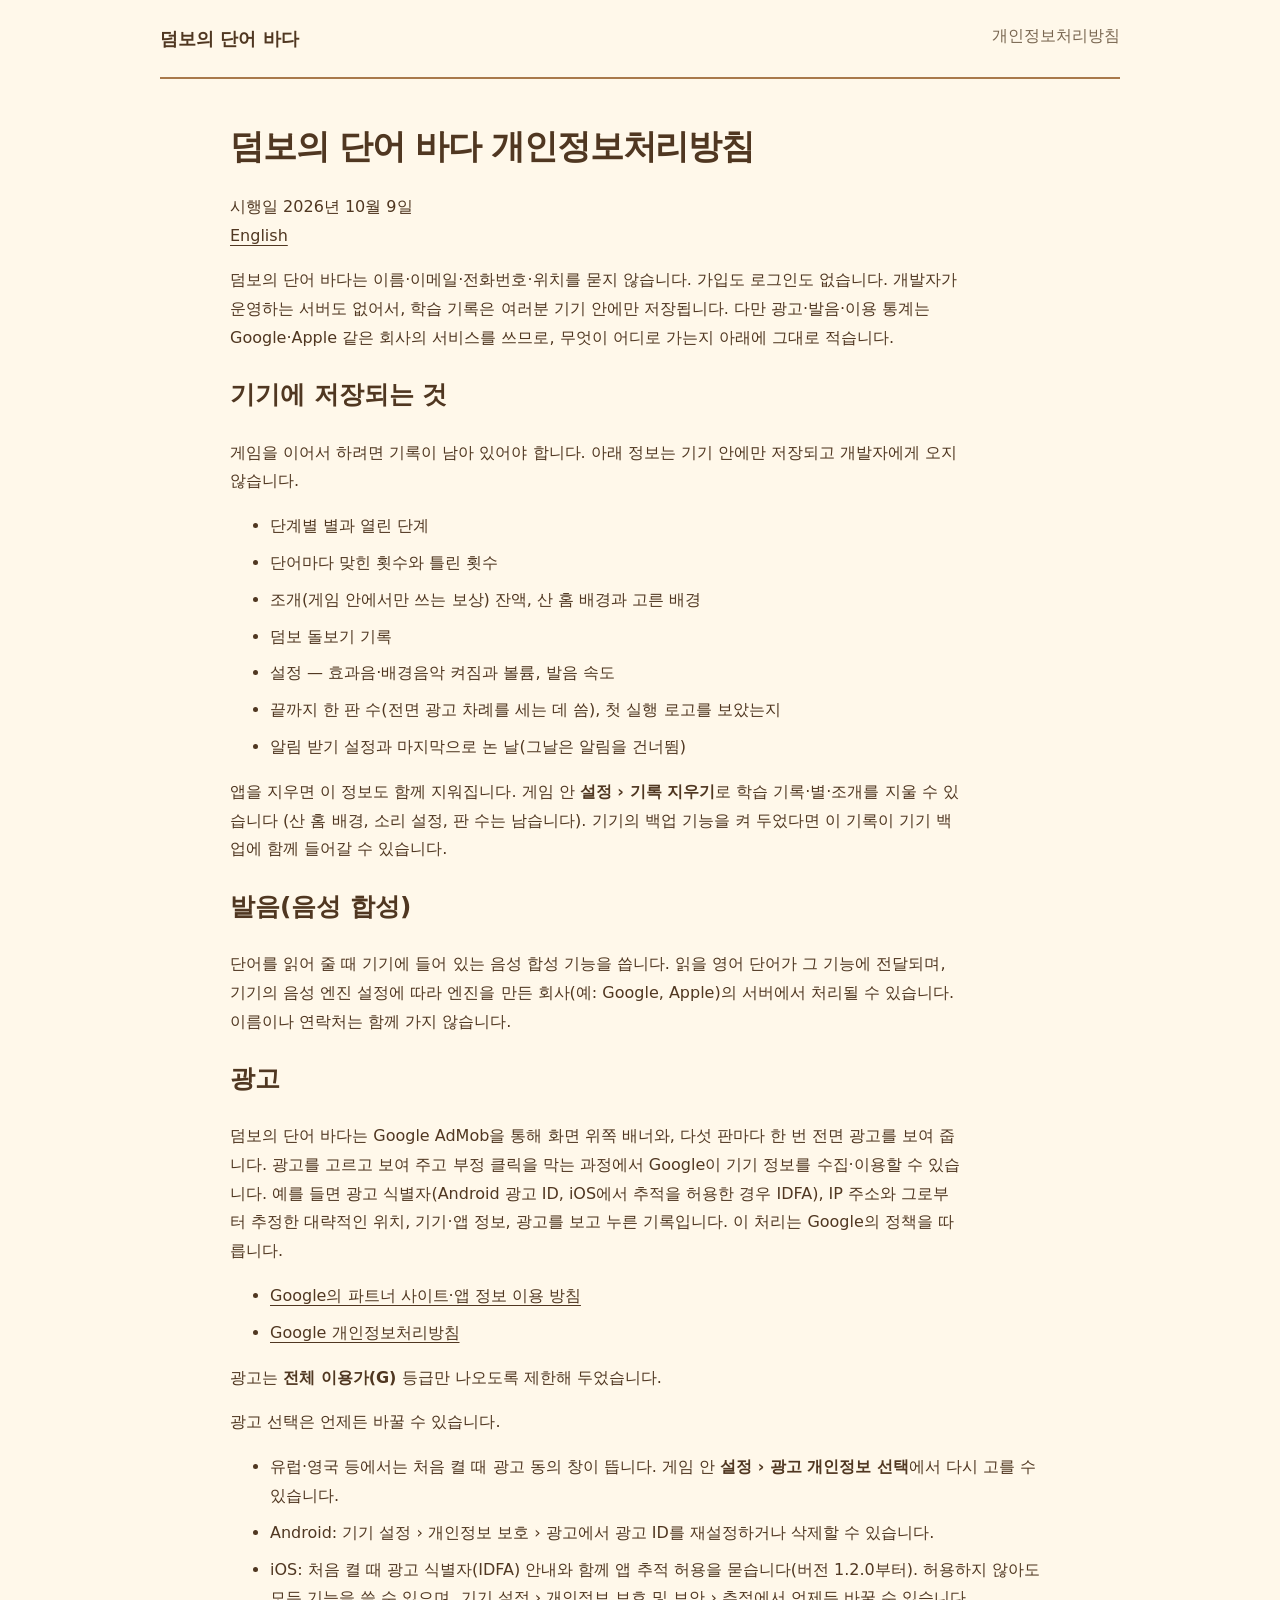
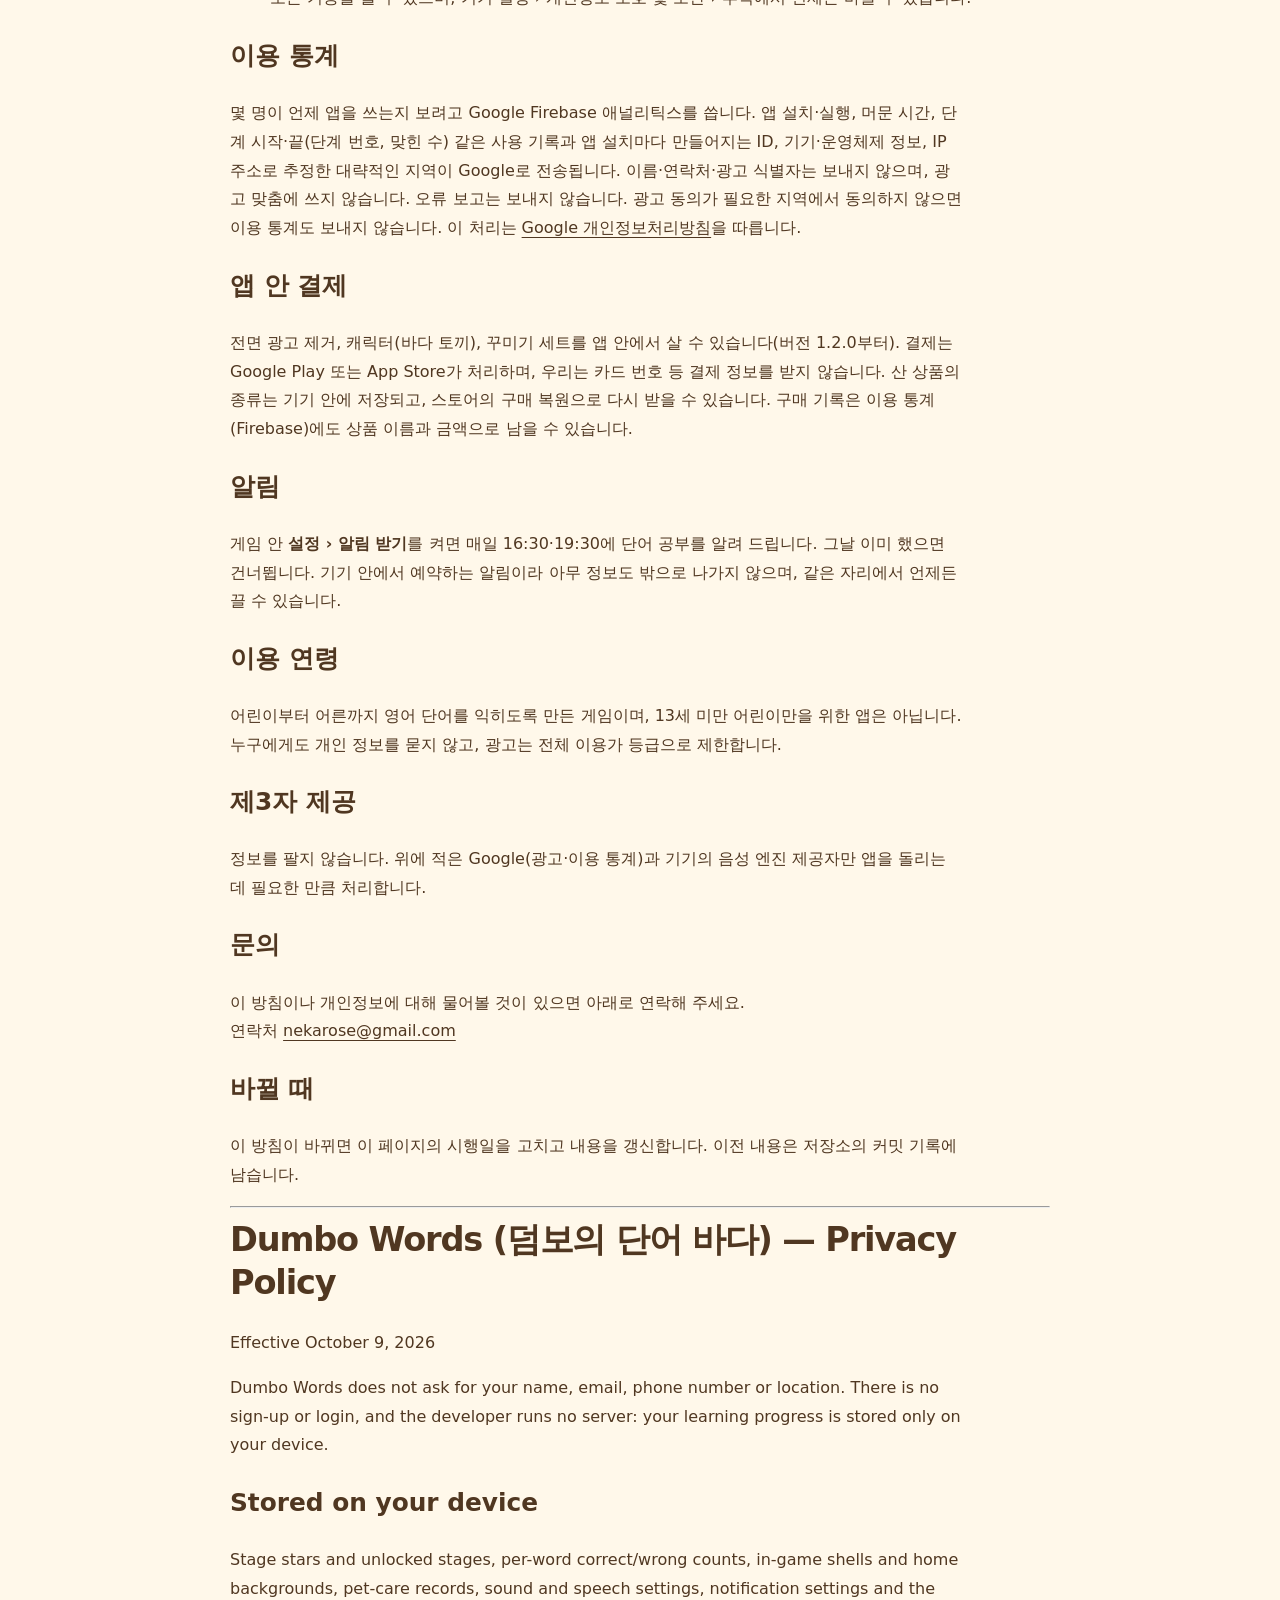
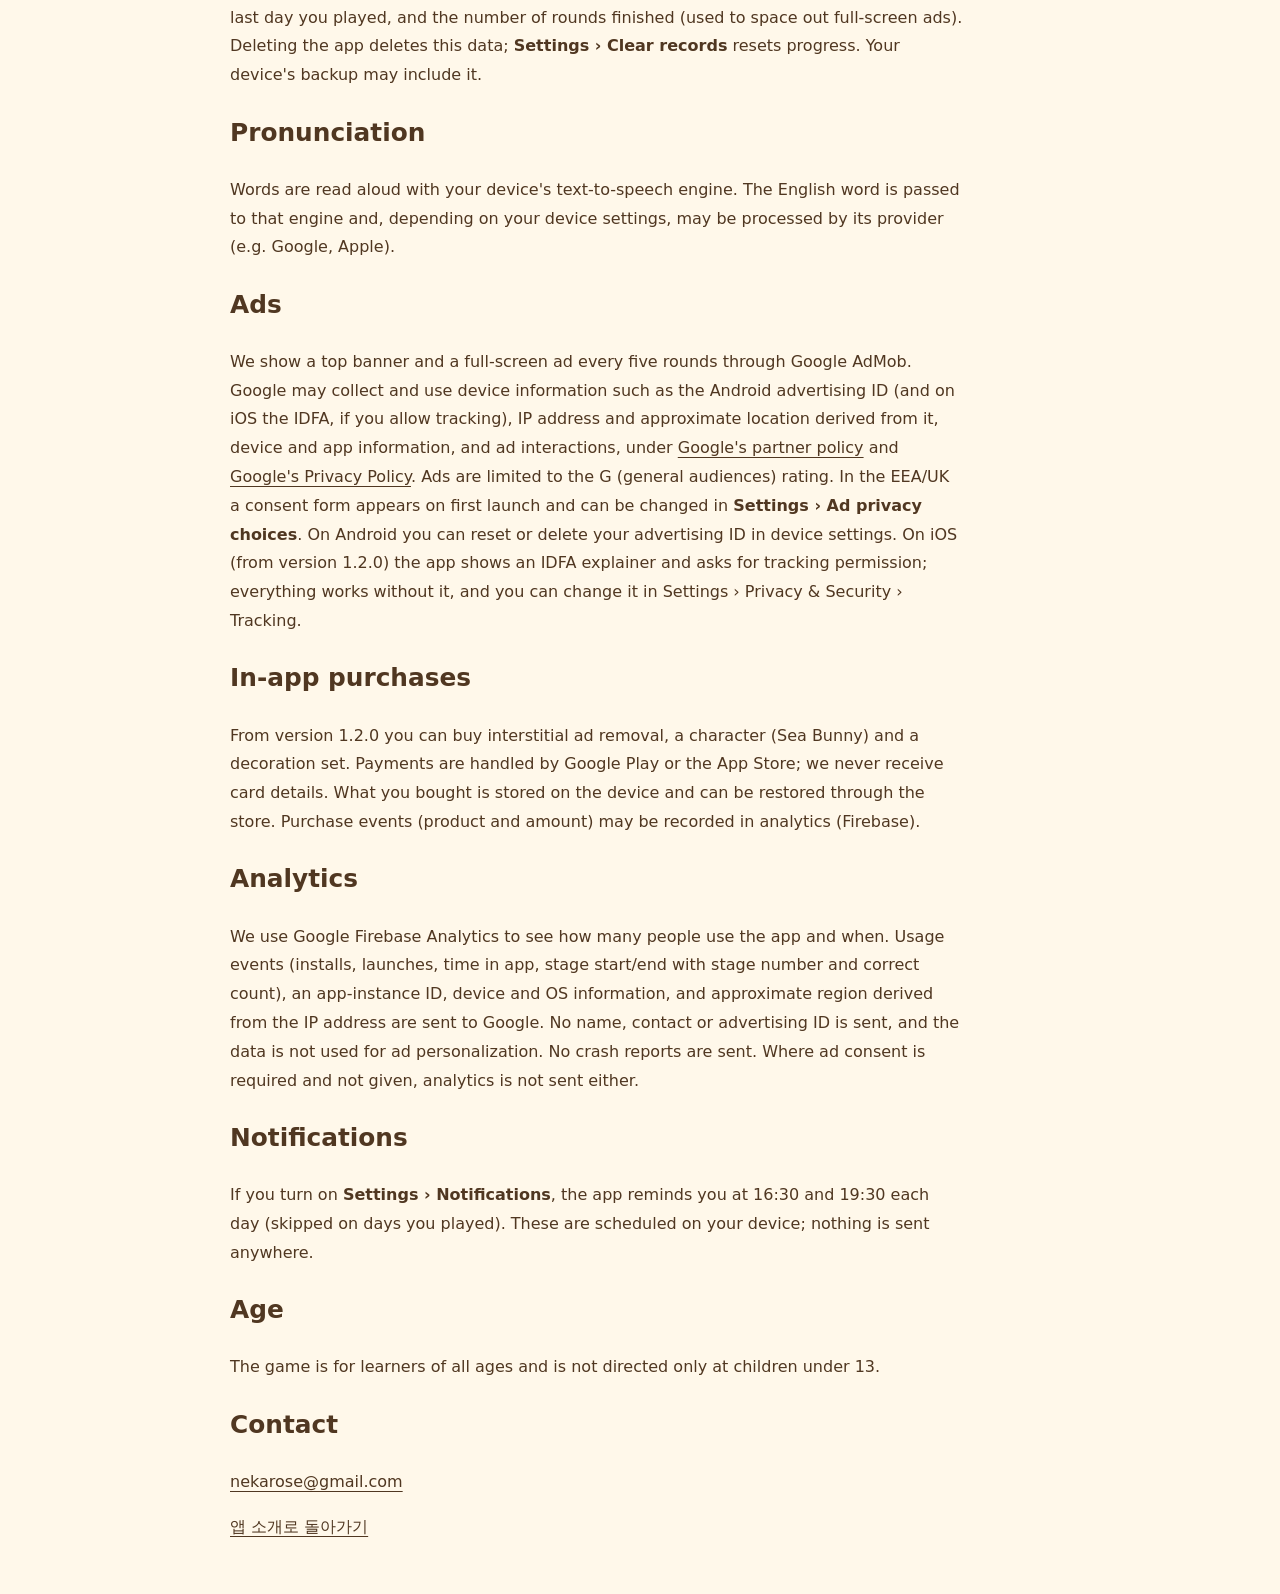
==== commit 36f763da: "개인정보처리방침: iOS 추적 허용(ATT)·앱 안 결제(1.2.0부터) Co-Authored-By: Claude Opus 5.5 <noreply@anthropic.com>" ====
--- a/privacy/index.html
+++ b/privacy/index.html
@@ -10,7 +10,7 @@
   <header><a class="brand" href="../">덤보의 단어 바다</a><span>개인정보처리방침</span></header>
   <main class="document">
   <h1>덤보의 단어 바다 개인정보처리방침</h1>
-  <div class="date">시행일 2026년 10월 6일</div>
+  <div class="date">시행일 2026년 10월 9일</div>
   <div class="lang"><a href="#en">English</a></div>
 
   <p>덤보의 단어 바다는 이름·이메일·전화번호·위치를 묻지 않습니다. 가입도 로그인도 없습니다.
@@ -39,7 +39,7 @@
   <h2>광고</h2>
   <p>덤보의 단어 바다는 Google AdMob을 통해 화면 위쪽 배너와, 다섯 판마다 한 번 전면 광고를 보여 줍니다.
   광고를 고르고 보여 주고 부정 클릭을 막는 과정에서 Google이 기기 정보를 수집·이용할 수 있습니다.
-  예를 들면 광고 식별자(Android 광고 ID), IP 주소와 그로부터 추정한 대략적인 위치, 기기·앱 정보,
+  예를 들면 광고 식별자(Android 광고 ID, iOS에서 추적을 허용한 경우 IDFA), IP 주소와 그로부터 추정한 대략적인 위치, 기기·앱 정보,
   광고를 보고 누른 기록입니다. 이 처리는 Google의 정책을 따릅니다.</p>
   <ul>
     <li><a href="https://policies.google.com/technologies/partner-sites">Google의 파트너 사이트·앱 정보 이용 방침</a></li>
@@ -50,7 +50,7 @@
   <ul>
     <li>유럽·영국 등에서는 처음 켤 때 광고 동의 창이 뜹니다. 게임 안 <b>설정 › 광고 개인정보 선택</b>에서 다시 고를 수 있습니다.</li>
     <li>Android: 기기 설정 › 개인정보 보호 › 광고에서 광고 ID를 재설정하거나 삭제할 수 있습니다.</li>
-    <li>iOS: 앱이 추적 허용을 묻지 않으며, 광고 식별자(IDFA)를 쓰지 않습니다.</li>
+    <li>iOS: 처음 켤 때 광고 식별자(IDFA) 안내와 함께 앱 추적 허용을 묻습니다(버전 1.2.0부터). 허용하지 않아도 모든 기능을 쓸 수 있으며, 기기 설정 › 개인정보 보호 및 보안 › 추적에서 언제든 바꿀 수 있습니다.</li>
   </ul>
 
   <h2>이용 통계</h2>
@@ -59,7 +59,12 @@
   IP 주소로 추정한 대략적인 지역이 Google로 전송됩니다. 이름·연락처·광고 식별자는 보내지 않으며,
   광고 맞춤에 쓰지 않습니다. 오류 보고는 보내지 않습니다.
   광고 동의가 필요한 지역에서 동의하지 않으면 이용 통계도 보내지 않습니다.
-  이 처리는 <a href="https://policies.google.com/privacy">Google 개인정보처리방침</a>을 따릅니다. 앱 안 결제는 없습니다.</p>
+  이 처리는 <a href="https://policies.google.com/privacy">Google 개인정보처리방침</a>을 따릅니다.</p>
+
+  <h2>앱 안 결제</h2>
+  <p>전면 광고 제거, 캐릭터(바다 토끼), 꾸미기 세트를 앱 안에서 살 수 있습니다(버전 1.2.0부터). 결제는 Google Play 또는
+  App Store가 처리하며, 우리는 카드 번호 등 결제 정보를 받지 않습니다. 산 상품의 종류는 기기 안에 저장되고,
+  스토어의 구매 복원으로 다시 받을 수 있습니다. 구매 기록은 이용 통계(Firebase)에도 상품 이름과 금액으로 남을 수 있습니다.</p>
 
   <h2>알림</h2>
   <p>게임 안 <b>설정 › 알림 받기</b>를 켜면 매일 16:30·19:30에 단어 공부를 알려 드립니다. 그날 이미 했으면 건너뜁니다.
@@ -82,7 +87,7 @@
   <hr>
 
   <h1 id="en">Dumbo Words (덤보의 단어 바다) — Privacy Policy</h1>
-  <div class="date">Effective October 6, 2026</div>
+  <div class="date">Effective October 9, 2026</div>
   <p>Dumbo Words does not ask for your name, email, phone number or location. There is no sign-up or login,
   and the developer runs no server: your learning progress is stored only on your device.</p>
   <h2>Stored on your device</h2>
@@ -95,13 +100,18 @@
   depending on your device settings, may be processed by its provider (e.g. Google, Apple).</p>
   <h2>Ads</h2>
   <p>We show a top banner and a full-screen ad every five rounds through Google AdMob. Google may collect and use
-  device information such as the Android advertising ID, IP address and approximate location derived from it,
+  device information such as the Android advertising ID (and on iOS the IDFA, if you allow tracking), IP address and approximate location derived from it,
   device and app information, and ad interactions, under
   <a href="https://policies.google.com/technologies/partner-sites">Google's partner policy</a> and
   <a href="https://policies.google.com/privacy">Google's Privacy Policy</a>. Ads are limited to the G (general audiences) rating.
   In the EEA/UK a consent form appears on first launch and can be changed in <b>Settings › Ad privacy choices</b>.
-  On Android you can reset or delete your advertising ID in device settings. On iOS the app does not request tracking
-  and does not use the IDFA.</p>
+  On Android you can reset or delete your advertising ID in device settings. On iOS (from version 1.2.0) the app shows an
+  IDFA explainer and asks for tracking permission; everything works without it, and you can change it in
+  Settings › Privacy &amp; Security › Tracking.</p>
+  <h2>In-app purchases</h2>
+  <p>From version 1.2.0 you can buy interstitial ad removal, a character (Sea Bunny) and a decoration set. Payments are
+  handled by Google Play or the App Store; we never receive card details. What you bought is stored on the device and
+  can be restored through the store. Purchase events (product and amount) may be recorded in analytics (Firebase).</p>
   <h2>Analytics</h2>
   <p>We use Google Firebase Analytics to see how many people use the app and when. Usage events (installs, launches,
   time in app, stage start/end with stage number and correct count), an app-instance ID, device and OS information,
@@ -111,9 +121,8 @@
   <h2>Notifications</h2>
   <p>If you turn on <b>Settings › Notifications</b>, the app reminds you at 16:30 and 19:30 each day (skipped on days you played).
   These are scheduled on your device; nothing is sent anywhere.</p>
-  <h2>Payments, age</h2>
-  <p>There are no in-app purchases.
-  The game is for learners of all ages and is not directed only at children under 13.</p>
+  <h2>Age</h2>
+  <p>The game is for learners of all ages and is not directed only at children under 13.</p>
   <h2>Contact</h2>
   <p><a href="mailto:nekarose@gmail.com">nekarose@gmail.com</a></p>
 
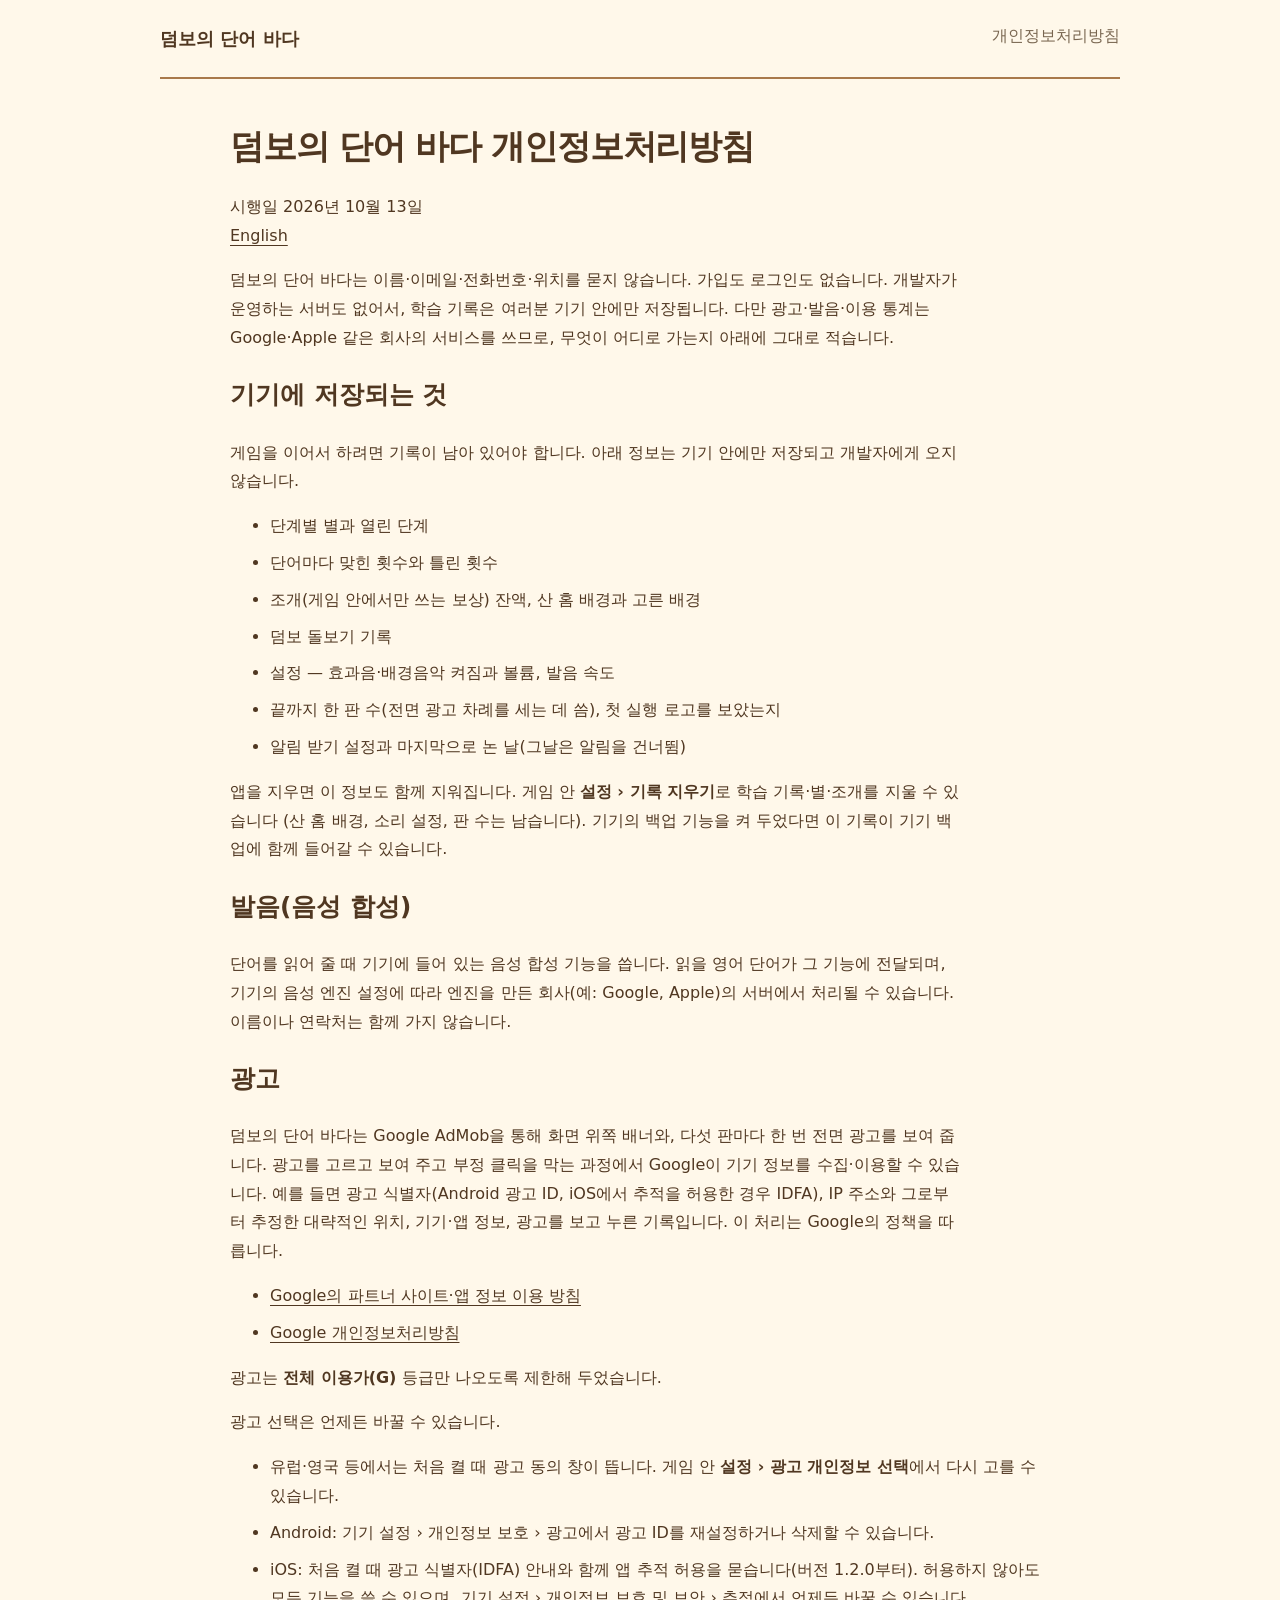
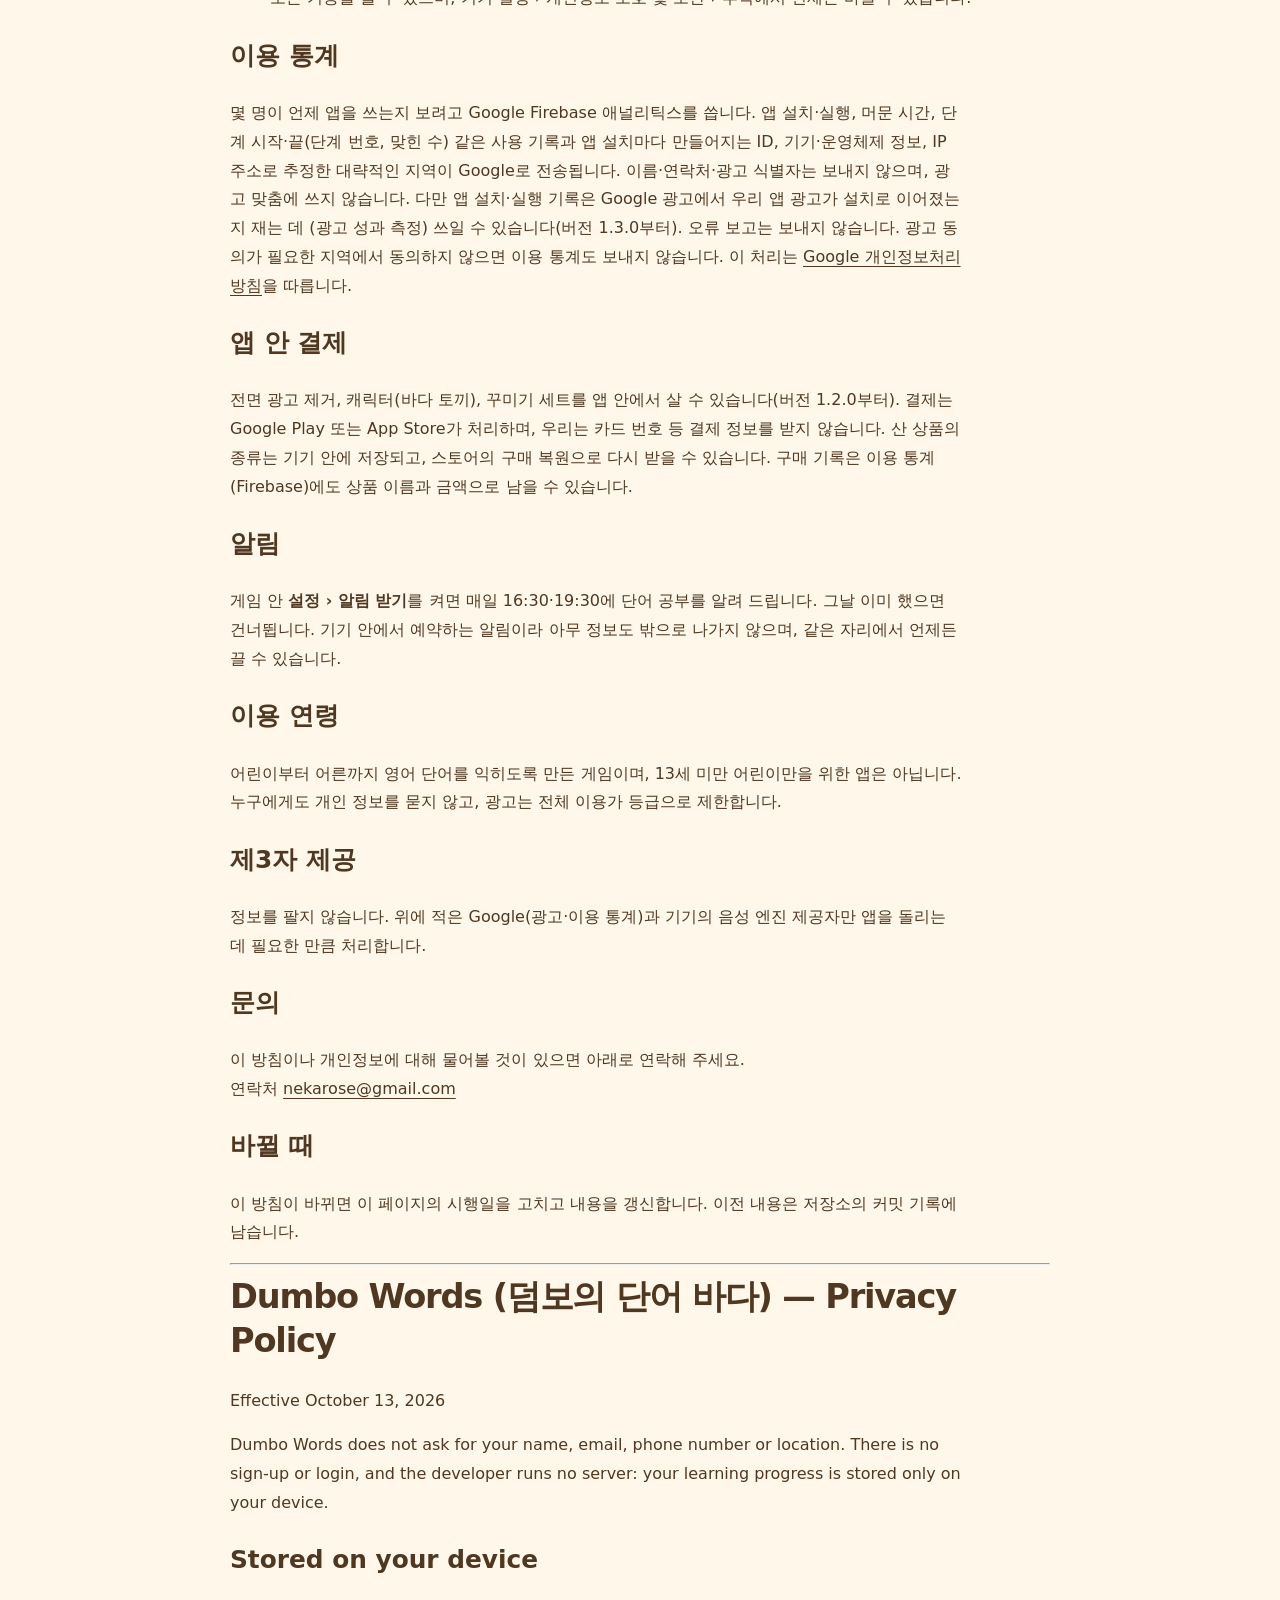
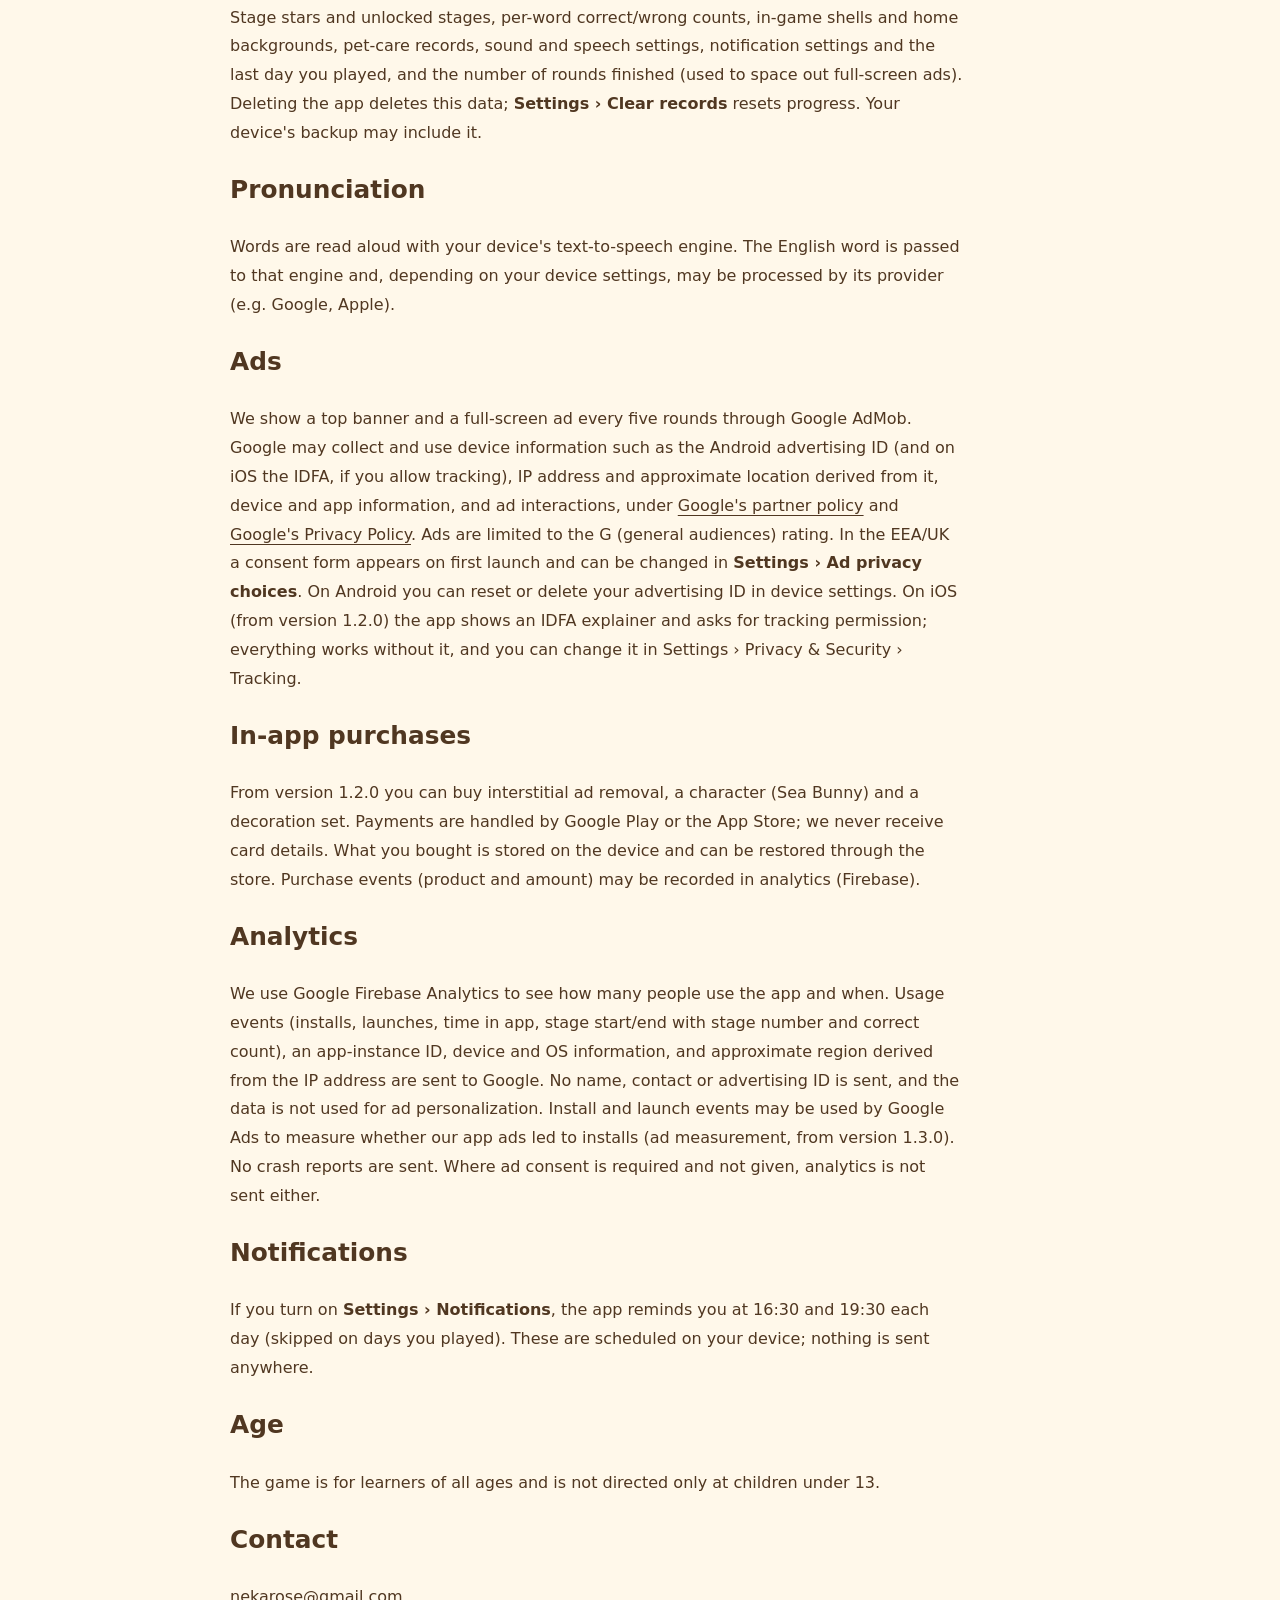
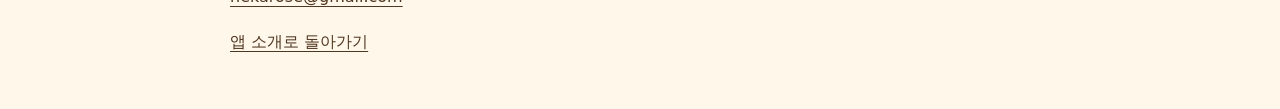
==== commit 4b0e7292: "개인정보처리방침: 광고 성과 측정(1.3.0부터) — 시행일 10월 13일 Co-Authored-By: Claude Opus 5.5 <noreply@anthropic.com>" ====
--- a/privacy/index.html
+++ b/privacy/index.html
@@ -10,7 +10,7 @@
   <header><a class="brand" href="../">덤보의 단어 바다</a><span>개인정보처리방침</span></header>
   <main class="document">
   <h1>덤보의 단어 바다 개인정보처리방침</h1>
-  <div class="date">시행일 2026년 10월 9일</div>
+  <div class="date">시행일 2026년 10월 13일</div>
   <div class="lang"><a href="#en">English</a></div>
 
   <p>덤보의 단어 바다는 이름·이메일·전화번호·위치를 묻지 않습니다. 가입도 로그인도 없습니다.
@@ -57,7 +57,8 @@
   <p>몇 명이 언제 앱을 쓰는지 보려고 Google Firebase 애널리틱스를 씁니다. 앱 설치·실행, 머문 시간,
   단계 시작·끝(단계 번호, 맞힌 수) 같은 사용 기록과 앱 설치마다 만들어지는 ID, 기기·운영체제 정보,
   IP 주소로 추정한 대략적인 지역이 Google로 전송됩니다. 이름·연락처·광고 식별자는 보내지 않으며,
-  광고 맞춤에 쓰지 않습니다. 오류 보고는 보내지 않습니다.
+  광고 맞춤에 쓰지 않습니다. 다만 앱 설치·실행 기록은 Google 광고에서 우리 앱 광고가 설치로 이어졌는지 재는 데
+  (광고 성과 측정) 쓰일 수 있습니다(버전 1.3.0부터). 오류 보고는 보내지 않습니다.
   광고 동의가 필요한 지역에서 동의하지 않으면 이용 통계도 보내지 않습니다.
   이 처리는 <a href="https://policies.google.com/privacy">Google 개인정보처리방침</a>을 따릅니다.</p>
 
@@ -87,7 +88,7 @@
   <hr>
 
   <h1 id="en">Dumbo Words (덤보의 단어 바다) — Privacy Policy</h1>
-  <div class="date">Effective October 9, 2026</div>
+  <div class="date">Effective October 13, 2026</div>
   <p>Dumbo Words does not ask for your name, email, phone number or location. There is no sign-up or login,
   and the developer runs no server: your learning progress is stored only on your device.</p>
   <h2>Stored on your device</h2>
@@ -116,7 +117,8 @@
   <p>We use Google Firebase Analytics to see how many people use the app and when. Usage events (installs, launches,
   time in app, stage start/end with stage number and correct count), an app-instance ID, device and OS information,
   and approximate region derived from the IP address are sent to Google. No name, contact or advertising ID is sent,
-  and the data is not used for ad personalization. No crash reports are sent. Where ad consent is required and not given,
+  and the data is not used for ad personalization. Install and launch events may be used by Google Ads to measure
+  whether our app ads led to installs (ad measurement, from version 1.3.0). No crash reports are sent. Where ad consent is required and not given,
   analytics is not sent either.</p>
   <h2>Notifications</h2>
   <p>If you turn on <b>Settings › Notifications</b>, the app reminds you at 16:30 and 19:30 each day (skipped on days you played).
